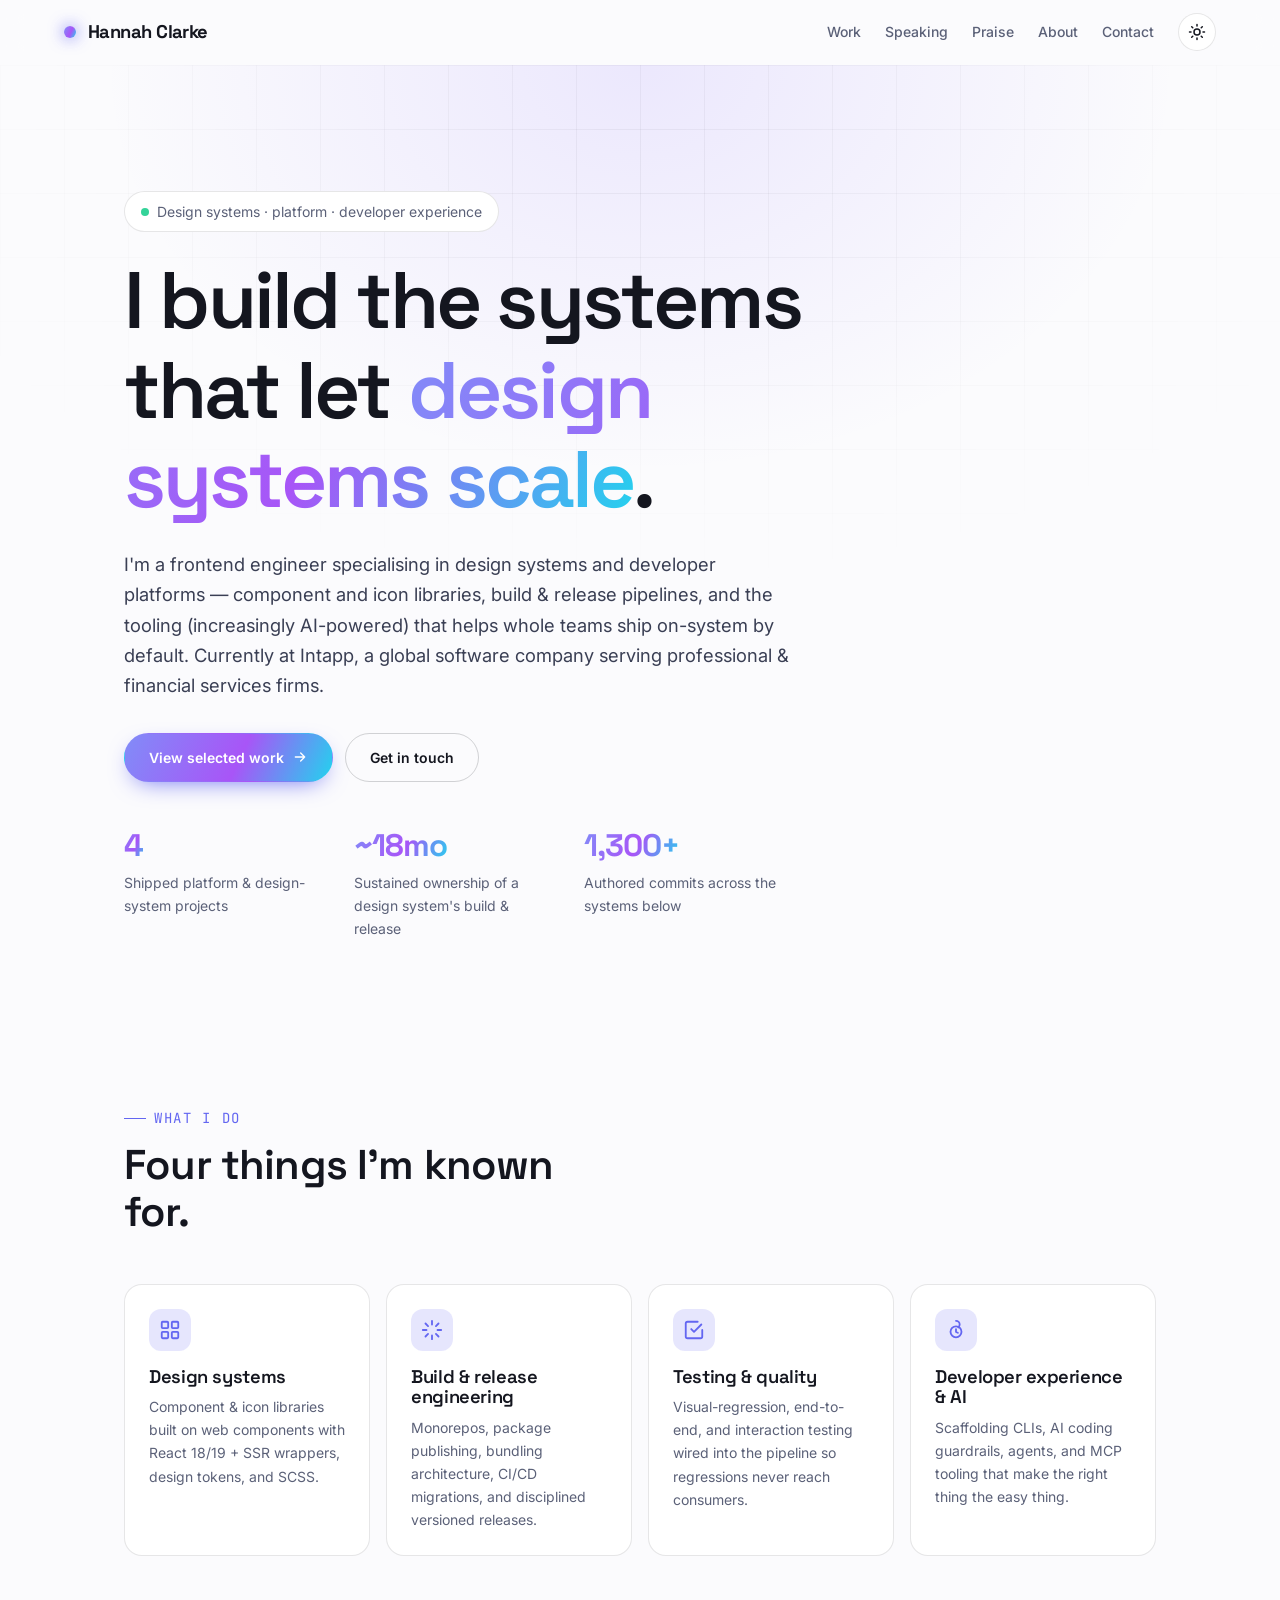
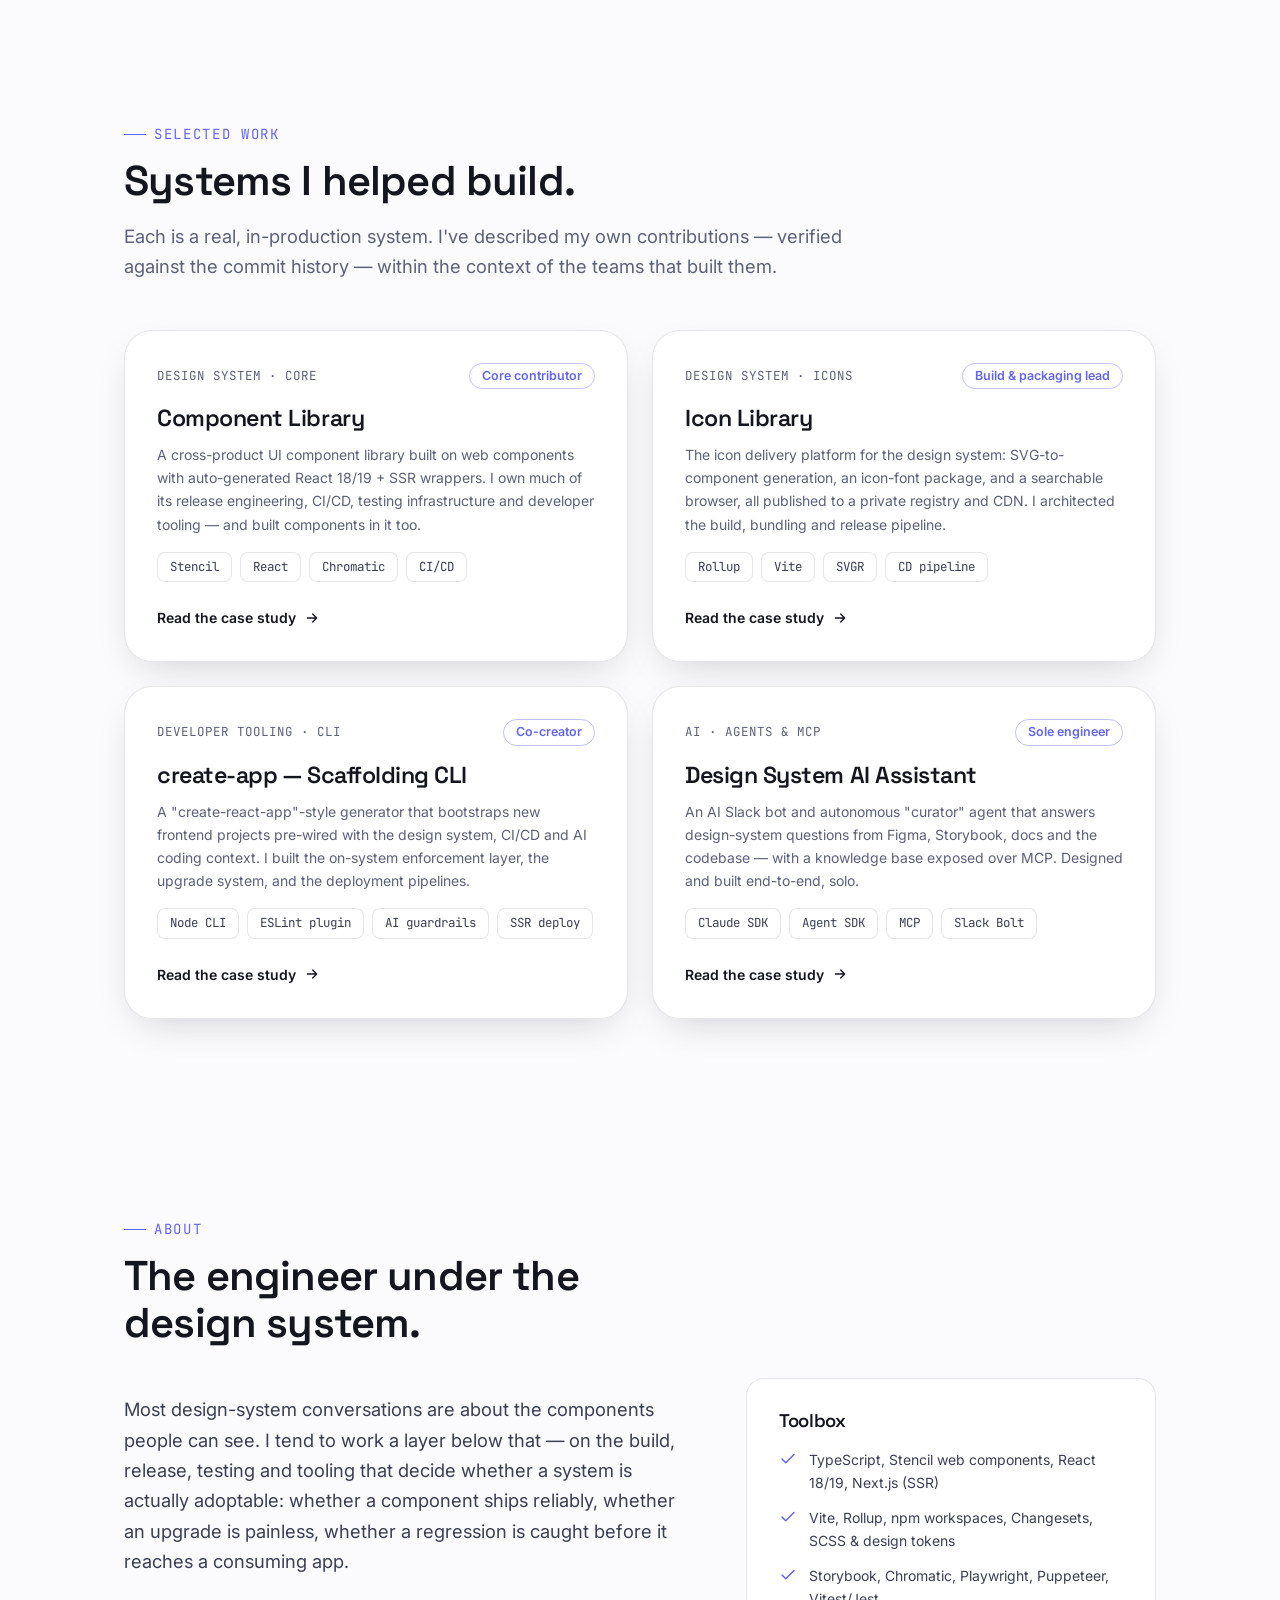
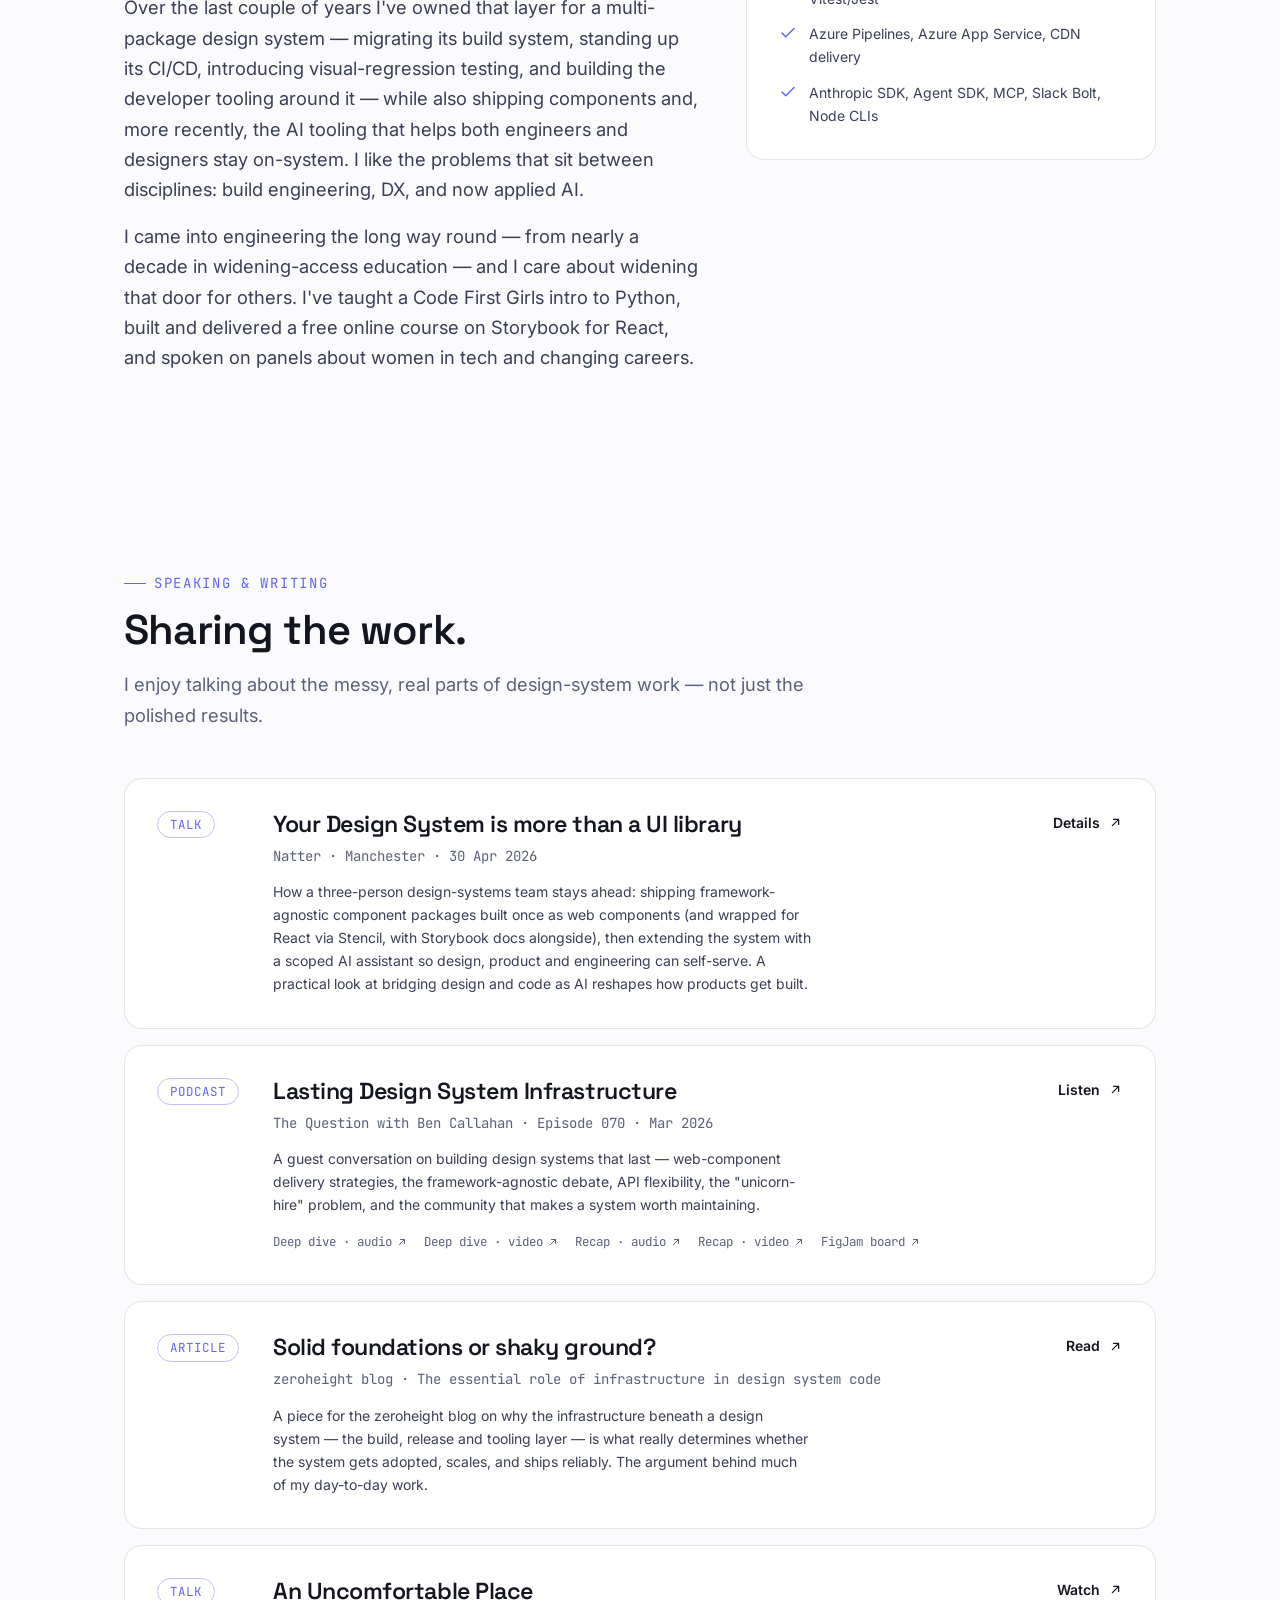
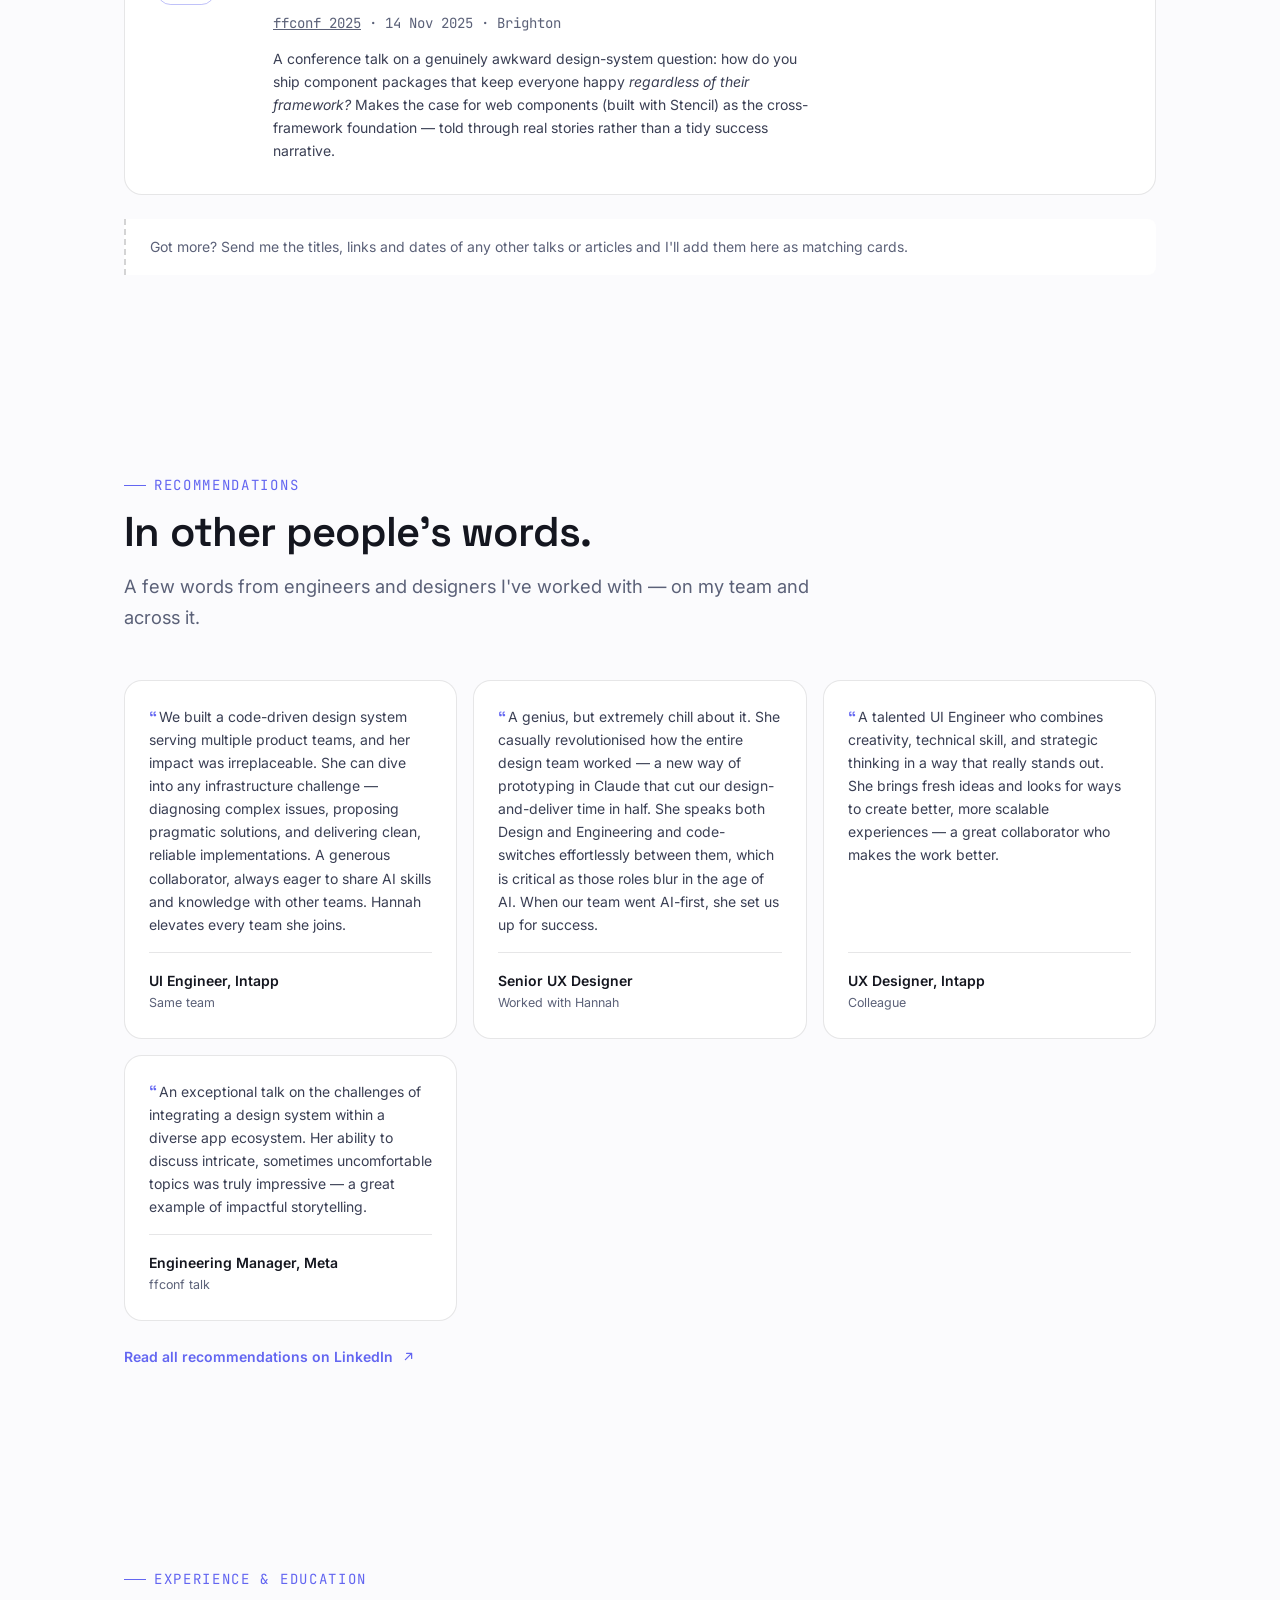
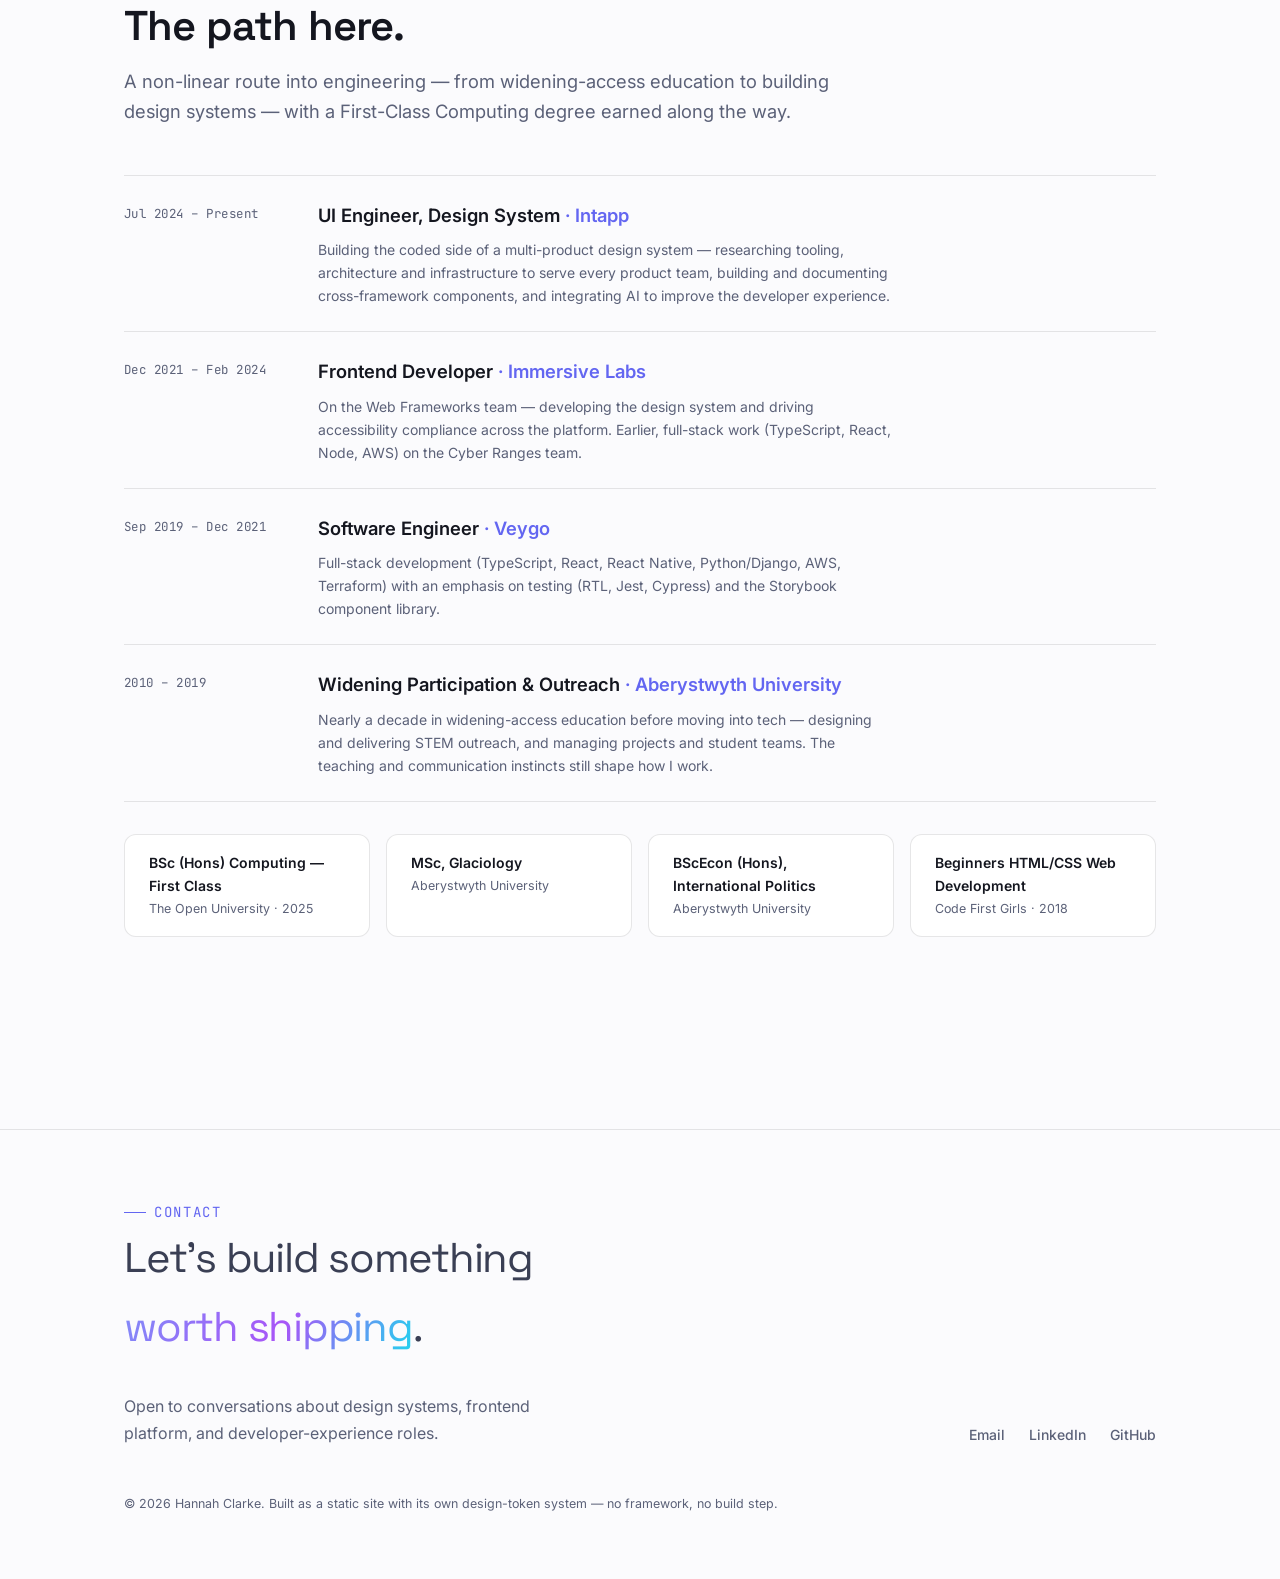
==== index.html @ 413a662a "feat: add personal portfolio site Static, framework-free portfolio (HTML/CSS/JS) with its own design" ====
<!DOCTYPE html>
<html lang="en" data-theme="dark">
<head>
  <meta charset="UTF-8" />
  <meta name="viewport" content="width=device-width, initial-scale=1.0" />
  <title>Hannah Clarke — Design Systems & Frontend Platform Engineer</title>
  <meta name="description" content="Hannah Clarke — design systems and frontend platform engineer. I build the component libraries, release pipelines, developer tooling, and AI that let design systems scale." />
  <meta name="color-scheme" content="dark light" />

  <meta property="og:title" content="Hannah Clarke — Design Systems & Frontend Platform Engineer" />
  <meta property="og:description" content="Component & icon libraries, build/release engineering, and AI-powered developer tooling." />
  <meta property="og:type" content="website" />

  <link rel="preconnect" href="https://fonts.googleapis.com" />
  <link rel="preconnect" href="https://fonts.gstatic.com" crossorigin />
  <link href="https://fonts.googleapis.com/css2?family=Inter:wght@400;500;600;700&family=Space+Grotesk:wght@500;600;700&family=JetBrains+Mono:wght@400;500&display=swap" rel="stylesheet" />

  <link rel="icon" href="data:image/svg+xml,%3Csvg xmlns='http://www.w3.org/2000/svg' viewBox='0 0 32 32'%3E%3Cdefs%3E%3ClinearGradient id='g' x1='0' y1='0' x2='1' y2='1'%3E%3Cstop offset='0' stop-color='%23818cf8'/%3E%3Cstop offset='1' stop-color='%2322d3ee'/%3E%3C/linearGradient%3E%3C/defs%3E%3Crect width='32' height='32' rx='8' fill='url(%23g)'/%3E%3Ctext x='16' y='22' font-family='sans-serif' font-size='16' font-weight='700' fill='%230a0b10' text-anchor='middle'%3EH%3C/text%3E%3C/svg%3E" />

  <link rel="stylesheet" href="css/tokens.css" />
  <link rel="stylesheet" href="css/base.css" />
  <link rel="stylesheet" href="css/components.css" />
</head>
<body>
  <a class="skip-link" href="#main">Skip to content</a>

  <!-- NAV -->
  <header class="nav">
    <div class="container container--wide nav__inner">
      <a class="nav__brand" href="index.html" aria-label="Hannah Clarke — home">
        <span class="dot" aria-hidden="true"></span> Hannah Clarke
      </a>
      <nav class="nav__links" aria-label="Primary">
        <a class="nav__link" href="#work">Work</a>
        <a class="nav__link" href="#speaking">Speaking</a>
        <a class="nav__link" href="#recommendations">Praise</a>
        <a class="nav__link" href="#about">About</a>
        <a class="nav__link" href="#contact">Contact</a>
        <button class="theme-toggle" data-theme-toggle type="button" aria-label="Toggle colour theme">
          <svg class="icon-moon" viewBox="0 0 24 24" fill="none" stroke="currentColor" stroke-width="2" stroke-linecap="round" stroke-linejoin="round" aria-hidden="true"><path d="M21 12.79A9 9 0 1 1 11.21 3 7 7 0 0 0 21 12.79z"/></svg>
          <svg class="icon-sun" viewBox="0 0 24 24" fill="none" stroke="currentColor" stroke-width="2" stroke-linecap="round" stroke-linejoin="round" aria-hidden="true"><circle cx="12" cy="12" r="4"/><path d="M12 2v2M12 20v2M4.93 4.93l1.41 1.41M17.66 17.66l1.41 1.41M2 12h2M20 12h2M6.34 17.66l-1.41 1.41M19.07 4.93l-1.41 1.41"/></svg>
        </button>
      </nav>
    </div>
  </header>

  <main id="main">
    <!-- HERO -->
    <section class="hero">
      <div class="hero__grid" aria-hidden="true"></div>
      <div class="container hero__inner">
        <span class="hero__avail reveal"><span class="pulse" aria-hidden="true"></span> Design systems · platform · developer experience</span>
        <h1 class="hero__title reveal" data-delay="1">I build the systems that let <span class="text-gradient">design systems scale</span>.</h1>
        <p class="hero__lead reveal" data-delay="2">
          I'm a frontend engineer specialising in design systems and developer platforms — component and icon libraries,
          build &amp; release pipelines, and the tooling (increasingly AI-powered) that helps whole teams ship on-system by default.
          Currently at Intapp, a global software company serving professional &amp; financial services firms.
        </p>
        <div class="hero__cta reveal" data-delay="2">
          <a class="btn btn--primary" href="#work">View selected work
            <svg viewBox="0 0 24 24" width="16" height="16" fill="none" stroke="currentColor" stroke-width="2" stroke-linecap="round" stroke-linejoin="round" aria-hidden="true"><path d="M5 12h14M13 6l6 6-6 6"/></svg>
          </a>
          <a class="btn btn--ghost" href="#contact">Get in touch</a>
        </div>

        <div class="hero__meta reveal" data-delay="3">
          <div class="stat">
            <span class="stat__num">4</span>
            <span class="stat__label">Shipped platform &amp; design-system projects</span>
          </div>
          <div class="stat">
            <span class="stat__num">~18mo</span>
            <span class="stat__label">Sustained ownership of a design system's build &amp; release</span>
          </div>
          <div class="stat">
            <span class="stat__num">1,300+</span>
            <span class="stat__label">Authored commits across the systems below</span>
          </div>
        </div>
      </div>
    </section>

    <!-- CAPABILITIES -->
    <section class="section section--tight" aria-labelledby="cap-title">
      <div class="container">
        <span class="eyebrow reveal">What I do</span>
        <h2 class="section-title reveal" id="cap-title" data-delay="1">Four things I'm known for.</h2>
        <div class="cap-grid">
          <article class="cap reveal" data-delay="1">
            <div class="cap__icon" aria-hidden="true"><svg viewBox="0 0 24 24" fill="none" stroke="currentColor" stroke-width="2" stroke-linecap="round" stroke-linejoin="round"><rect x="3" y="3" width="7" height="7" rx="1"/><rect x="14" y="3" width="7" height="7" rx="1"/><rect x="3" y="14" width="7" height="7" rx="1"/><rect x="14" y="14" width="7" height="7" rx="1"/></svg></div>
            <h3>Design systems</h3>
            <p>Component &amp; icon libraries built on web components with React 18/19 + SSR wrappers, design tokens, and SCSS.</p>
          </article>
          <article class="cap reveal" data-delay="2">
            <div class="cap__icon" aria-hidden="true"><svg viewBox="0 0 24 24" fill="none" stroke="currentColor" stroke-width="2" stroke-linecap="round" stroke-linejoin="round"><path d="M12 2v4M12 18v4M4.9 4.9l2.8 2.8M16.3 16.3l2.8 2.8M2 12h4M18 12h4M4.9 19.1l2.8-2.8M16.3 7.7l2.8-2.8"/></svg></div>
            <h3>Build &amp; release engineering</h3>
            <p>Monorepos, package publishing, bundling architecture, CI/CD migrations, and disciplined versioned releases.</p>
          </article>
          <article class="cap reveal" data-delay="3">
            <div class="cap__icon" aria-hidden="true"><svg viewBox="0 0 24 24" fill="none" stroke="currentColor" stroke-width="2" stroke-linecap="round" stroke-linejoin="round"><path d="M9 11l3 3 8-8"/><path d="M21 12v7a2 2 0 0 1-2 2H5a2 2 0 0 1-2-2V5a2 2 0 0 1 2-2h11"/></svg></div>
            <h3>Testing &amp; quality</h3>
            <p>Visual-regression, end-to-end, and interaction testing wired into the pipeline so regressions never reach consumers.</p>
          </article>
          <article class="cap reveal" data-delay="3">
            <div class="cap__icon" aria-hidden="true"><svg viewBox="0 0 24 24" fill="none" stroke="currentColor" stroke-width="2" stroke-linecap="round" stroke-linejoin="round"><path d="M12 2a4 4 0 0 1 4 4c0 1.5-.8 2.5-1.5 3.2"/><circle cx="12" cy="14" r="6"/><path d="M12 11v3l2 1"/></svg></div>
            <h3>Developer experience &amp; AI</h3>
            <p>Scaffolding CLIs, AI coding guardrails, agents, and MCP tooling that make the right thing the easy thing.</p>
          </article>
        </div>
      </div>
    </section>

    <!-- WORK -->
    <section class="section" id="work" aria-labelledby="work-title">
      <div class="container">
        <span class="eyebrow reveal">Selected work</span>
        <h2 class="section-title reveal" id="work-title" data-delay="1">Systems I helped build.</h2>
        <p class="section-lead reveal" data-delay="1">Each is a real, in-production system. I've described my own contributions — verified against the commit history — within the context of the teams that built them.</p>

        <div class="work-grid">
          <!-- Card 1 -->
          <a class="project-card reveal" data-delay="1" href="work/design-system.html">
            <div class="project-card__top">
              <span class="project-card__kind">Design system · core</span>
              <span class="project-card__role">Core contributor</span>
            </div>
            <h3>Component Library</h3>
            <p>A cross-product UI component library built on web components with auto-generated React 18/19 + SSR wrappers. I own much of its release engineering, CI/CD, testing infrastructure and developer tooling — and built components in it too.</p>
            <div class="tags" style="margin-top:var(--sp-4)">
              <span class="tag">Stencil</span><span class="tag">React</span><span class="tag">Chromatic</span><span class="tag">CI/CD</span>
            </div>
            <div class="project-card__foot">
              <span class="project-card__arrow">Read the case study
                <svg viewBox="0 0 24 24" fill="none" stroke="currentColor" stroke-width="2" stroke-linecap="round" stroke-linejoin="round" aria-hidden="true"><path d="M5 12h14M13 6l6 6-6 6"/></svg>
              </span>
            </div>
          </a>

          <!-- Card 2 -->
          <a class="project-card reveal" data-delay="2" href="work/icon-library.html">
            <div class="project-card__top">
              <span class="project-card__kind">Design system · icons</span>
              <span class="project-card__role">Build &amp; packaging lead</span>
            </div>
            <h3>Icon Library</h3>
            <p>The icon delivery platform for the design system: SVG-to-component generation, an icon-font package, and a searchable browser, all published to a private registry and CDN. I architected the build, bundling and release pipeline.</p>
            <div class="tags" style="margin-top:var(--sp-4)">
              <span class="tag">Rollup</span><span class="tag">Vite</span><span class="tag">SVGR</span><span class="tag">CD pipeline</span>
            </div>
            <div class="project-card__foot">
              <span class="project-card__arrow">Read the case study
                <svg viewBox="0 0 24 24" fill="none" stroke="currentColor" stroke-width="2" stroke-linecap="round" stroke-linejoin="round" aria-hidden="true"><path d="M5 12h14M13 6l6 6-6 6"/></svg>
              </span>
            </div>
          </a>

          <!-- Card 3 -->
          <a class="project-card reveal" data-delay="2" href="work/create-app-cli.html">
            <div class="project-card__top">
              <span class="project-card__kind">Developer tooling · CLI</span>
              <span class="project-card__role">Co-creator</span>
            </div>
            <h3>create-app — Scaffolding CLI</h3>
            <p>A "create-react-app"-style generator that bootstraps new frontend projects pre-wired with the design system, CI/CD and AI coding context. I built the on-system enforcement layer, the upgrade system, and the deployment pipelines.</p>
            <div class="tags" style="margin-top:var(--sp-4)">
              <span class="tag">Node CLI</span><span class="tag">ESLint plugin</span><span class="tag">AI guardrails</span><span class="tag">SSR deploy</span>
            </div>
            <div class="project-card__foot">
              <span class="project-card__arrow">Read the case study
                <svg viewBox="0 0 24 24" fill="none" stroke="currentColor" stroke-width="2" stroke-linecap="round" stroke-linejoin="round" aria-hidden="true"><path d="M5 12h14M13 6l6 6-6 6"/></svg>
              </span>
            </div>
          </a>

          <!-- Card 4 -->
          <a class="project-card reveal" data-delay="3" href="work/ds-assistant.html">
            <div class="project-card__top">
              <span class="project-card__kind">AI · agents &amp; MCP</span>
              <span class="project-card__role">Sole engineer</span>
            </div>
            <h3>Design System AI Assistant</h3>
            <p>An AI Slack bot and autonomous "curator" agent that answers design-system questions from Figma, Storybook, docs and the codebase — with a knowledge base exposed over MCP. Designed and built end-to-end, solo.</p>
            <div class="tags" style="margin-top:var(--sp-4)">
              <span class="tag">Claude SDK</span><span class="tag">Agent SDK</span><span class="tag">MCP</span><span class="tag">Slack Bolt</span>
            </div>
            <div class="project-card__foot">
              <span class="project-card__arrow">Read the case study
                <svg viewBox="0 0 24 24" fill="none" stroke="currentColor" stroke-width="2" stroke-linecap="round" stroke-linejoin="round" aria-hidden="true"><path d="M5 12h14M13 6l6 6-6 6"/></svg>
              </span>
            </div>
          </a>
        </div>
      </div>
    </section>

    <!-- ABOUT -->
    <section class="section about" id="about" aria-labelledby="about-title">
      <div class="container">
        <span class="eyebrow reveal">About</span>
        <h2 class="section-title reveal" id="about-title" data-delay="1">The engineer under the design system.</h2>
        <div class="about-grid" style="margin-top:var(--sp-6)">
          <div class="reveal" data-delay="1">
            <p>Most design-system conversations are about the components people can see. I tend to work a layer below that — on the build, release, testing and tooling that decide whether a system is actually adoptable: whether a component ships reliably, whether an upgrade is painless, whether a regression is caught before it reaches a consuming app.</p>
            <p>Over the last couple of years I've owned that layer for a multi-package design system — migrating its build system, standing up its CI/CD, introducing visual-regression testing, and building the developer tooling around it — while also shipping components and, more recently, the AI tooling that helps both engineers and designers stay on-system. I like the problems that sit between disciplines: build engineering, DX, and now applied AI.</p>
            <p>I came into engineering the long way round — from nearly a decade in widening-access education — and I care about widening that door for others. I've taught a Code First Girls intro to Python, built and delivered a free online course on Storybook for React, and spoken on panels about women in tech and changing careers.</p>
          </div>
          <aside class="about-card reveal" data-delay="2">
            <h3>Toolbox</h3>
            <ul class="about-list">
              <li><svg viewBox="0 0 24 24" fill="none" stroke="currentColor" stroke-width="2" stroke-linecap="round" stroke-linejoin="round"><path d="M20 6L9 17l-5-5"/></svg> TypeScript, Stencil web components, React 18/19, Next.js (SSR)</li>
              <li><svg viewBox="0 0 24 24" fill="none" stroke="currentColor" stroke-width="2" stroke-linecap="round" stroke-linejoin="round"><path d="M20 6L9 17l-5-5"/></svg> Vite, Rollup, npm workspaces, Changesets, SCSS &amp; design tokens</li>
              <li><svg viewBox="0 0 24 24" fill="none" stroke="currentColor" stroke-width="2" stroke-linecap="round" stroke-linejoin="round"><path d="M20 6L9 17l-5-5"/></svg> Storybook, Chromatic, Playwright, Puppeteer, Vitest/Jest</li>
              <li><svg viewBox="0 0 24 24" fill="none" stroke="currentColor" stroke-width="2" stroke-linecap="round" stroke-linejoin="round"><path d="M20 6L9 17l-5-5"/></svg> Azure Pipelines, Azure App Service, CDN delivery</li>
              <li><svg viewBox="0 0 24 24" fill="none" stroke="currentColor" stroke-width="2" stroke-linecap="round" stroke-linejoin="round"><path d="M20 6L9 17l-5-5"/></svg> Anthropic SDK, Agent SDK, MCP, Slack Bolt, Node CLIs</li>
            </ul>
          </aside>
        </div>
      </div>
    </section>

    <!-- SPEAKING & WRITING -->
    <section class="section" id="speaking" aria-labelledby="speaking-title">
      <div class="container">
        <span class="eyebrow reveal">Speaking &amp; writing</span>
        <h2 class="section-title reveal" id="speaking-title" data-delay="1">Sharing the work.</h2>
        <p class="section-lead reveal" data-delay="1">I enjoy talking about the messy, real parts of design-system work — not just the polished results.</p>

        <div class="speaking-list">
          <article class="talk reveal" data-delay="1">
            <span class="talk__type">Talk</span>
            <div>
              <h3 class="talk__title">Your Design System is more than a UI library</h3>
              <p class="talk__meta">Natter · Manchester · 30 Apr 2026</p>
              <p class="talk__desc">How a three-person design-systems team stays ahead: shipping framework-agnostic component packages built once as web components (and wrapped for React via Stencil, with Storybook docs alongside), then extending the system with a scoped AI assistant so design, product and engineering can self-serve. A practical look at bridging design and code as AI reshapes how products get built.</p>
            </div>
            <a class="talk__link" href="https://www.natter.community/events/april-meetup-30-04-2026" target="_blank" rel="noopener" aria-label="View the Natter event">
              Details
              <svg viewBox="0 0 24 24" fill="none" stroke="currentColor" stroke-width="2" stroke-linecap="round" stroke-linejoin="round" aria-hidden="true"><path d="M7 17L17 7M9 7h8v8"/></svg>
            </a>
          </article>

          <article class="talk reveal" data-delay="2">
            <span class="talk__type">Podcast</span>
            <div>
              <h3 class="talk__title">Lasting Design System Infrastructure</h3>
              <p class="talk__meta">The Question with Ben Callahan · Episode 070 · Mar 2026</p>
              <p class="talk__desc">A guest conversation on building design systems that last — web-component delivery strategies, the framework-agnostic debate, API flexibility, the "unicorn-hire" problem, and the community that makes a system worth maintaining.</p>
              <div class="talk__links">
                <a href="https://bit.ly/416e3sJ" target="_blank" rel="noopener">Deep dive · audio
                  <svg viewBox="0 0 24 24" fill="none" stroke="currentColor" stroke-width="2" stroke-linecap="round" stroke-linejoin="round" aria-hidden="true"><path d="M7 17L17 7M9 7h8v8"/></svg></a>
                <a href="https://bit.ly/3P93Rgy" target="_blank" rel="noopener">Deep dive · video
                  <svg viewBox="0 0 24 24" fill="none" stroke="currentColor" stroke-width="2" stroke-linecap="round" stroke-linejoin="round" aria-hidden="true"><path d="M7 17L17 7M9 7h8v8"/></svg></a>
                <a href="https://bit.ly/40yjgJH" target="_blank" rel="noopener">Recap · audio
                  <svg viewBox="0 0 24 24" fill="none" stroke="currentColor" stroke-width="2" stroke-linecap="round" stroke-linejoin="round" aria-hidden="true"><path d="M7 17L17 7M9 7h8v8"/></svg></a>
                <a href="https://bit.ly/3PED8sc" target="_blank" rel="noopener">Recap · video
                  <svg viewBox="0 0 24 24" fill="none" stroke="currentColor" stroke-width="2" stroke-linecap="round" stroke-linejoin="round" aria-hidden="true"><path d="M7 17L17 7M9 7h8v8"/></svg></a>
                <a href="https://bit.ly/4rxa9E8" target="_blank" rel="noopener">FigJam board
                  <svg viewBox="0 0 24 24" fill="none" stroke="currentColor" stroke-width="2" stroke-linecap="round" stroke-linejoin="round" aria-hidden="true"><path d="M7 17L17 7M9 7h8v8"/></svg></a>
              </div>
            </div>
            <a class="talk__link" href="https://bit.ly/416e3sJ" target="_blank" rel="noopener" aria-label="Listen to the deep-dive episode">
              Listen
              <svg viewBox="0 0 24 24" fill="none" stroke="currentColor" stroke-width="2" stroke-linecap="round" stroke-linejoin="round" aria-hidden="true"><path d="M7 17L17 7M9 7h8v8"/></svg>
            </a>
          </article>

          <article class="talk reveal" data-delay="3">
            <span class="talk__type">Article</span>
            <div>
              <h3 class="talk__title">Solid foundations or shaky ground?</h3>
              <p class="talk__meta">zeroheight blog · The essential role of infrastructure in design system code</p>
              <p class="talk__desc">A piece for the zeroheight blog on why the infrastructure beneath a design system — the build, release and tooling layer — is what really determines whether the system gets adopted, scales, and ships reliably. The argument behind much of my day-to-day work.</p>
            </div>
            <a class="talk__link" href="https://zeroheight.com/blog/the-essential-role-of-infrastructure-in-design-system-code/" target="_blank" rel="noopener" aria-label="Read the article on zeroheight">
              Read
              <svg viewBox="0 0 24 24" fill="none" stroke="currentColor" stroke-width="2" stroke-linecap="round" stroke-linejoin="round" aria-hidden="true"><path d="M7 17L17 7M9 7h8v8"/></svg>
            </a>
          </article>

          <article class="talk reveal" data-delay="3">
            <span class="talk__type">Talk</span>
            <div>
              <h3 class="talk__title">An Uncomfortable Place</h3>
              <p class="talk__meta"><a href="https://ffconf.org/articles/2025-meet-the-speaker-hannah/" target="_blank" rel="noopener" style="color:inherit;text-decoration:underline">ffconf 2025</a> · 14 Nov 2025 · Brighton</p>
              <p class="talk__desc">A conference talk on a genuinely awkward design-system question: how do you ship component packages that keep everyone happy <em>regardless of their framework?</em> Makes the case for web components (built with Stencil) as the cross-framework foundation — told through real stories rather than a tidy success narrative.</p>
            </div>
            <a class="talk__link" href="https://www.youtube.com/watch?v=rOHLNP-_Oi0" target="_blank" rel="noopener" aria-label="Watch the talk on YouTube">
              Watch
              <svg viewBox="0 0 24 24" fill="none" stroke="currentColor" stroke-width="2" stroke-linecap="round" stroke-linejoin="round" aria-hidden="true"><path d="M7 17L17 7M9 7h8v8"/></svg>
            </a>
          </article>
        </div>

        <p class="note-inline reveal" data-delay="2">
          Got more? Send me the titles, links and dates of any other talks or articles and I'll add them here as matching cards.
        </p>
      </div>
    </section>

    <!-- RECOMMENDATIONS -->
    <section class="section" id="recommendations" aria-labelledby="rec-title">
      <div class="container">
        <span class="eyebrow reveal">Recommendations</span>
        <h2 class="section-title reveal" id="rec-title" data-delay="1">In other people's words.</h2>
        <p class="section-lead reveal" data-delay="1">A few words from engineers and designers I've worked with — on my team and across it.</p>

        <div class="testimonials">
          <div class="quotes-grid" style="margin-top:var(--sp-7)">
            <figure class="quote-card reveal" data-delay="1">
              <blockquote>We built a code-driven design system serving multiple product teams, and her impact was irreplaceable. She can dive into any infrastructure challenge — diagnosing complex issues, proposing pragmatic solutions, and delivering clean, reliable implementations. A generous collaborator, always eager to share AI skills and knowledge with other teams. Hannah elevates every team she joins.</blockquote>
              <figcaption class="quote-card__author">
                <span class="quote-card__who">
                  <span class="quote-card__name">UI Engineer, Intapp</span>
                  <span class="quote-card__title">Same team</span>
                </span>
              </figcaption>
            </figure>
            <figure class="quote-card reveal" data-delay="2">
              <blockquote>A genius, but extremely chill about it. She casually revolutionised how the entire design team worked — a new way of prototyping in Claude that cut our design-and-deliver time in half. She speaks both Design and Engineering and code-switches effortlessly between them, which is critical as those roles blur in the age of AI. When our team went AI-first, she set us up for success.</blockquote>
              <figcaption class="quote-card__author">
                <span class="quote-card__who">
                  <span class="quote-card__name">Senior UX Designer</span>
                  <span class="quote-card__title">Worked with Hannah</span>
                </span>
              </figcaption>
            </figure>
            <figure class="quote-card reveal" data-delay="1">
              <blockquote>A talented UI Engineer who combines creativity, technical skill, and strategic thinking in a way that really stands out. She brings fresh ideas and looks for ways to create better, more scalable experiences — a great collaborator who makes the work better.</blockquote>
              <figcaption class="quote-card__author">
                <span class="quote-card__who">
                  <span class="quote-card__name">UX Designer, Intapp</span>
                  <span class="quote-card__title">Colleague</span>
                </span>
              </figcaption>
            </figure>
            <figure class="quote-card reveal" data-delay="2">
              <blockquote>An exceptional talk on the challenges of integrating a design system within a diverse app ecosystem. Her ability to discuss intricate, sometimes uncomfortable topics was truly impressive — a great example of impactful storytelling.</blockquote>
              <figcaption class="quote-card__author">
                <span class="quote-card__who">
                  <span class="quote-card__name">Engineering Manager, Meta</span>
                  <span class="quote-card__title">ffconf talk</span>
                </span>
              </figcaption>
            </figure>
          </div>
          <a class="testimonials__link reveal" href="https://www.linkedin.com/in/hannah-clarke/details/recommendations/?detailScreenTabIndex=0" target="_blank" rel="noopener">
            Read all recommendations on LinkedIn
            <svg viewBox="0 0 24 24" fill="none" stroke="currentColor" stroke-width="2" stroke-linecap="round" stroke-linejoin="round" aria-hidden="true"><path d="M7 17L17 7M9 7h8v8"/></svg>
          </a>
        </div>
      </div>
    </section>

    <!-- EXPERIENCE -->
    <section class="section" id="experience" aria-labelledby="exp-title">
      <div class="container">
        <span class="eyebrow reveal">Experience &amp; education</span>
        <h2 class="section-title reveal" id="exp-title" data-delay="1">The path here.</h2>
        <p class="section-lead reveal" data-delay="1">A non-linear route into engineering — from widening-access education to building design systems — with a First-Class Computing degree earned along the way.</p>

        <div class="cv reveal" data-delay="1">
          <div class="cv-item">
            <div class="cv-item__when">Jul 2024 – Present</div>
            <div>
              <div class="cv-item__role">UI Engineer, Design System <span class="cv-item__co">· Intapp</span></div>
              <p class="cv-item__desc">Building the coded side of a multi-product design system — researching tooling, architecture and infrastructure to serve every product team, building and documenting cross-framework components, and integrating AI to improve the developer experience.</p>
            </div>
          </div>
          <div class="cv-item">
            <div class="cv-item__when">Dec 2021 – Feb 2024</div>
            <div>
              <div class="cv-item__role">Frontend Developer <span class="cv-item__co">· Immersive Labs</span></div>
              <p class="cv-item__desc">On the Web Frameworks team — developing the design system and driving accessibility compliance across the platform. Earlier, full-stack work (TypeScript, React, Node, AWS) on the Cyber Ranges team.</p>
            </div>
          </div>
          <div class="cv-item">
            <div class="cv-item__when">Sep 2019 – Dec 2021</div>
            <div>
              <div class="cv-item__role">Software Engineer <span class="cv-item__co">· Veygo</span></div>
              <p class="cv-item__desc">Full-stack development (TypeScript, React, React Native, Python/Django, AWS, Terraform) with an emphasis on testing (RTL, Jest, Cypress) and the Storybook component library.</p>
            </div>
          </div>
          <div class="cv-item">
            <div class="cv-item__when">2010 – 2019</div>
            <div>
              <div class="cv-item__role">Widening Participation &amp; Outreach <span class="cv-item__co">· Aberystwyth University</span></div>
              <p class="cv-item__desc">Nearly a decade in widening-access education before moving into tech — designing and delivering STEM outreach, and managing projects and student teams. The teaching and communication instincts still shape how I work.</p>
            </div>
          </div>
        </div>

        <div class="edu reveal" data-delay="2">
          <div class="edu-item">
            <div class="edu-item__deg">BSc (Hons) Computing — First Class</div>
            <div class="edu-item__inst">The Open University · 2025</div>
          </div>
          <div class="edu-item">
            <div class="edu-item__deg">MSc, Glaciology</div>
            <div class="edu-item__inst">Aberystwyth University</div>
          </div>
          <div class="edu-item">
            <div class="edu-item__deg">BScEcon (Hons), International Politics</div>
            <div class="edu-item__inst">Aberystwyth University</div>
          </div>
          <div class="edu-item">
            <div class="edu-item__deg">Beginners HTML/CSS Web Development</div>
            <div class="edu-item__inst">Code First Girls · 2018</div>
          </div>
        </div>
      </div>
    </section>
  </main>

  <!-- FOOTER / CONTACT -->
  <footer class="footer" id="contact">
    <div class="container">
      <span class="eyebrow reveal">Contact</span>
      <p class="footer__cta reveal" data-delay="1">Let's build something <span class="text-gradient">worth shipping</span>.</p>
      <div class="footer__row reveal" data-delay="1">
        <p style="max-width:46ch;color:var(--text-muted)">Open to conversations about design systems, frontend platform, and developer-experience roles.</p>
        <div class="footer__links">
          <a href="mailto:hc.hannahclarke@gmail.com">Email</a>
          <a href="https://www.linkedin.com/in/hannah-clarke" target="_blank" rel="noopener">LinkedIn</a>
          <a href="https://github.com/hannahmclarke" target="_blank" rel="noopener">GitHub</a>
        </div>
      </div>
      <p class="footer__fine">© <span data-year>2026</span> Hannah Clarke. Built as a static site with its own design-token system — no framework, no build step.</p>
    </div>
  </footer>

  <script src="js/main.js"></script>
</body>
</html>
---- css/tokens.css ----
/* ============================================================
   Design Tokens
   The visual language of this site, expressed as CSS custom
   properties — the same token-driven approach I use when
   building design systems. Theming (light/dark) is a simple
   matter of re-pointing semantic tokens at different palettes.
   ============================================================ */

:root {
  /* --- Palette (raw values) --- */
  --c-indigo-300: #a5b4fc;
  --c-indigo-400: #818cf8;
  --c-indigo-500: #6366f1;
  --c-violet-400: #a855f7;
  --c-violet-500: #8b5cf6;
  --c-cyan-400:   #22d3ee;
  --c-amber-400:  #fbbf24;

  --c-ink-950: #0a0b10;
  --c-ink-900: #0f1117;
  --c-ink-850: #14161f;
  --c-ink-800: #1a1d28;
  --c-ink-700: #242838;
  --c-ink-600: #343a4f;
  --c-slate-400: #9aa1b9;
  --c-slate-300: #b9c0d4;
  --c-paper-50: #fbfbfd;
  --c-paper-100: #f3f4f8;
  --c-paper-200: #e8eaf1;
  --c-paper-300: #d7dae6;
  --c-white: #ffffff;

  /* --- Type scale (1.250 major-third) --- */
  --font-display: "Space Grotesk", "Inter", system-ui, sans-serif;
  --font-body: "Inter", system-ui, -apple-system, "Segoe UI", Roboto, sans-serif;
  --font-mono: "JetBrains Mono", ui-monospace, "SF Mono", Menlo, monospace;

  --fs-xs:   0.78rem;
  --fs-sm:   0.875rem;
  --fs-base: 1rem;
  --fs-md:   1.15rem;
  --fs-lg:   1.45rem;
  --fs-xl:   1.95rem;
  --fs-2xl:  2.6rem;
  --fs-3xl:  3.4rem;
  --fs-4xl:  clamp(2.8rem, 7vw, 5rem);

  --lh-tight: 1.12;
  --lh-snug: 1.3;
  --lh-base: 1.65;

  --fw-regular: 400;
  --fw-medium: 500;
  --fw-semibold: 600;
  --fw-bold: 700;

  /* --- Spacing scale (4px base) --- */
  --sp-1: 0.25rem;
  --sp-2: 0.5rem;
  --sp-3: 0.75rem;
  --sp-4: 1rem;
  --sp-5: 1.5rem;
  --sp-6: 2rem;
  --sp-7: 3rem;
  --sp-8: 4rem;
  --sp-9: 6rem;
  --sp-10: 8rem;

  /* --- Radius --- */
  --r-sm: 8px;
  --r-md: 12px;
  --r-lg: 18px;
  --r-xl: 28px;
  --r-full: 999px;

  /* --- Layout --- */
  --container: 1080px;
  --container-wide: 1200px;

  /* --- Motion --- */
  --ease: cubic-bezier(0.22, 1, 0.36, 1);
  --dur-fast: 160ms;
  --dur: 320ms;
  --dur-slow: 600ms;

  /* --- Brand gradient --- */
  --grad-brand: linear-gradient(115deg, var(--c-indigo-400), var(--c-violet-400) 55%, var(--c-cyan-400));
}

/* ===================== DARK THEME (default) ===================== */
:root,
[data-theme="dark"] {
  color-scheme: dark;

  --bg:        var(--c-ink-950);
  --bg-elev-1: var(--c-ink-900);
  --bg-elev-2: var(--c-ink-850);
  --surface:   var(--c-ink-800);
  --surface-hover: var(--c-ink-700);
  --border:    rgba(255, 255, 255, 0.08);
  --border-strong: rgba(255, 255, 255, 0.16);

  --text:      #eceef6;
  --text-muted: var(--c-slate-400);
  --text-soft: var(--c-slate-300);

  --accent:    var(--c-indigo-400);
  --accent-2:  var(--c-cyan-400);
  --on-accent: #0a0b10;

  --glow: radial-gradient(60% 60% at 50% 0%, rgba(124, 92, 255, 0.22), transparent 70%);
  --shadow-1: 0 1px 2px rgba(0,0,0,0.4);
  --shadow-2: 0 8px 30px rgba(0,0,0,0.45);
  --shadow-card: 0 1px 0 rgba(255,255,255,0.04) inset, 0 12px 40px -12px rgba(0,0,0,0.7);
}

/* ===================== LIGHT THEME ===================== */
[data-theme="light"] {
  color-scheme: light;

  --bg:        var(--c-paper-50);
  --bg-elev-1: var(--c-white);
  --bg-elev-2: var(--c-paper-100);
  --surface:   var(--c-white);
  --surface-hover: var(--c-paper-100);
  --border:    rgba(15, 17, 23, 0.10);
  --border-strong: rgba(15, 17, 23, 0.18);

  --text:      #14161f;
  --text-muted: #5b6178;
  --text-soft: #3a3f54;

  --accent:    var(--c-indigo-500);
  --accent-2:  #0891b2;
  --on-accent: #ffffff;

  --glow: radial-gradient(60% 60% at 50% 0%, rgba(124, 92, 255, 0.12), transparent 70%);
  --shadow-1: 0 1px 2px rgba(16,18,31,0.06);
  --shadow-2: 0 8px 30px rgba(16,18,31,0.12);
  --shadow-card: 0 1px 0 rgba(255,255,255,0.6) inset, 0 14px 40px -16px rgba(16,18,31,0.22);
}
---- css/base.css ----
/* ============================================================
   Base — reset, typography primitives, layout helpers
   ============================================================ */

*,
*::before,
*::after { box-sizing: border-box; }

* { margin: 0; }

html {
  scroll-behavior: smooth;
  -webkit-font-smoothing: antialiased;
  text-rendering: optimizeLegibility;
}

@media (prefers-reduced-motion: reduce) {
  html { scroll-behavior: auto; }
  *, *::before, *::after {
    animation-duration: 0.001ms !important;
    animation-iteration-count: 1 !important;
    transition-duration: 0.001ms !important;
  }
}

body {
  font-family: var(--font-body);
  font-size: var(--fs-base);
  line-height: var(--lh-base);
  color: var(--text);
  background: var(--bg);
  min-height: 100vh;
  transition: background var(--dur) var(--ease), color var(--dur) var(--ease);
  overflow-x: hidden;
}

img, svg, video { display: block; max-width: 100%; }

a { color: inherit; text-decoration: none; }

ul { list-style: none; padding: 0; }

h1, h2, h3, h4 {
  font-family: var(--font-display);
  line-height: var(--lh-tight);
  font-weight: var(--fw-semibold);
  letter-spacing: -0.02em;
}

p { color: var(--text-soft); }

code, .mono { font-family: var(--font-mono); font-size: 0.92em; }

::selection { background: var(--accent); color: var(--on-accent); }

:focus-visible {
  outline: 2px solid var(--accent);
  outline-offset: 3px;
  border-radius: 4px;
}

/* --- Layout helpers --- */
.container {
  width: 100%;
  max-width: var(--container);
  margin-inline: auto;
  padding-inline: var(--sp-5);
}
.container--wide { max-width: var(--container-wide); }

.section { padding-block: var(--sp-9); position: relative; }
.section--tight { padding-block: var(--sp-8); }

.eyebrow {
  font-family: var(--font-mono);
  font-size: var(--fs-sm);
  letter-spacing: 0.12em;
  text-transform: uppercase;
  color: var(--accent);
  display: inline-flex;
  align-items: center;
  gap: var(--sp-2);
}
.eyebrow::before {
  content: "";
  width: 22px; height: 1px;
  background: var(--accent);
  display: inline-block;
}

.section-title {
  font-size: var(--fs-2xl);
  margin-top: var(--sp-3);
  max-width: 18ch;
}
.section-lead {
  margin-top: var(--sp-4);
  font-size: var(--fs-md);
  color: var(--text-muted);
  max-width: 60ch;
}

.text-gradient {
  background: var(--grad-brand);
  -webkit-background-clip: text;
  background-clip: text;
  color: transparent;
}

.sr-only {
  position: absolute; width: 1px; height: 1px;
  padding: 0; margin: -1px; overflow: hidden;
  clip: rect(0,0,0,0); white-space: nowrap; border: 0;
}

.skip-link {
  position: absolute; left: var(--sp-4); top: -60px;
  background: var(--accent); color: var(--on-accent);
  padding: var(--sp-2) var(--sp-4); border-radius: var(--r-sm);
  z-index: 200; transition: top var(--dur-fast) var(--ease);
}
.skip-link:focus { top: var(--sp-4); }

/* --- Scroll-reveal --- */
.reveal {
  opacity: 0;
  transform: translateY(22px);
  transition: opacity var(--dur-slow) var(--ease), transform var(--dur-slow) var(--ease);
}
.reveal.is-visible { opacity: 1; transform: none; }
.reveal[data-delay="1"] { transition-delay: 80ms; }
.reveal[data-delay="2"] { transition-delay: 160ms; }
.reveal[data-delay="3"] { transition-delay: 240ms; }
@media (prefers-reduced-motion: reduce) {
  .reveal { opacity: 1; transform: none; }
}
---- css/components.css ----
/* ============================================================
   Components — the reusable UI pieces of the site
   ============================================================ */

/* ---------- Nav ---------- */
.nav {
  position: sticky;
  top: 0;
  z-index: 100;
  background: color-mix(in srgb, var(--bg) 72%, transparent);
  backdrop-filter: saturate(160%) blur(14px);
  -webkit-backdrop-filter: saturate(160%) blur(14px);
  border-bottom: 1px solid transparent;
  transition: border-color var(--dur) var(--ease), background var(--dur) var(--ease);
}
.nav.is-scrolled { border-bottom-color: var(--border); }
.nav__inner {
  display: flex;
  align-items: center;
  justify-content: space-between;
  height: 64px;
}
.nav__brand {
  font-family: var(--font-display);
  font-weight: var(--fw-bold);
  letter-spacing: -0.03em;
  font-size: var(--fs-md);
  display: inline-flex;
  align-items: center;
  gap: var(--sp-3);
}
.nav__brand .dot {
  width: 12px; height: 12px; border-radius: var(--r-full);
  background: var(--grad-brand);
  box-shadow: 0 0 16px var(--accent);
}
.nav__links {
  display: flex;
  align-items: center;
  gap: var(--sp-5);
}
.nav__link {
  font-size: var(--fs-sm);
  color: var(--text-muted);
  font-weight: var(--fw-medium);
  transition: color var(--dur-fast) var(--ease);
}
.nav__link:hover { color: var(--text); }
@media (max-width: 680px) {
  .nav__links .nav__link:not(.btn) { display: none; }
}

/* ---------- Buttons ---------- */
.btn {
  display: inline-flex;
  align-items: center;
  gap: var(--sp-2);
  font-family: var(--font-body);
  font-size: var(--fs-sm);
  font-weight: var(--fw-semibold);
  padding: var(--sp-3) var(--sp-5);
  border-radius: var(--r-full);
  border: 1px solid transparent;
  cursor: pointer;
  transition: transform var(--dur-fast) var(--ease), background var(--dur-fast) var(--ease),
              border-color var(--dur-fast) var(--ease), box-shadow var(--dur-fast) var(--ease);
  white-space: nowrap;
}
.btn:active { transform: translateY(1px); }
.btn--primary {
  background: var(--grad-brand);
  color: var(--on-accent);
  box-shadow: 0 8px 24px -10px var(--accent);
}
.btn--primary:hover { box-shadow: 0 12px 30px -8px var(--accent); transform: translateY(-2px); }
.btn--ghost {
  background: transparent;
  color: var(--text);
  border-color: var(--border-strong);
}
.btn--ghost:hover { background: var(--surface); border-color: var(--accent); }

/* ---------- Theme toggle ---------- */
.theme-toggle {
  width: 38px; height: 38px;
  display: grid; place-items: center;
  border-radius: var(--r-full);
  border: 1px solid var(--border);
  background: var(--surface);
  color: var(--text);
  cursor: pointer;
  transition: border-color var(--dur-fast) var(--ease), background var(--dur-fast) var(--ease);
}
.theme-toggle:hover { border-color: var(--accent); }
.theme-toggle svg { width: 18px; height: 18px; }
.theme-toggle .icon-sun { display: none; }
[data-theme="light"] .theme-toggle .icon-sun { display: block; }
[data-theme="light"] .theme-toggle .icon-moon { display: none; }

/* ---------- Hero ---------- */
.hero {
  position: relative;
  padding-block: clamp(var(--sp-8), 14vh, var(--sp-10)) var(--sp-9);
  overflow: hidden;
}
.hero::before {
  content: "";
  position: absolute; inset: 0;
  background: var(--glow);
  pointer-events: none;
}
.hero__grid {
  position: absolute; inset: 0;
  background-image:
    linear-gradient(var(--border) 1px, transparent 1px),
    linear-gradient(90deg, var(--border) 1px, transparent 1px);
  background-size: 64px 64px;
  -webkit-mask-image: radial-gradient(80% 60% at 50% 10%, #000, transparent 75%);
  mask-image: radial-gradient(80% 60% at 50% 10%, #000, transparent 75%);
  opacity: 0.5;
  pointer-events: none;
}
.hero__inner { position: relative; z-index: 1; }
.hero__avail {
  display: inline-flex; align-items: center; gap: var(--sp-2);
  font-size: var(--fs-sm); color: var(--text-muted);
  border: 1px solid var(--border);
  background: var(--surface);
  padding: var(--sp-2) var(--sp-4);
  border-radius: var(--r-full);
  margin-bottom: var(--sp-5);
}
.hero__avail .pulse {
  width: 8px; height: 8px; border-radius: var(--r-full);
  background: #34d399; box-shadow: 0 0 0 0 rgba(52,211,153,0.6);
  animation: pulse 2.4s infinite var(--ease);
}
@keyframes pulse {
  0% { box-shadow: 0 0 0 0 rgba(52,211,153,0.5); }
  70% { box-shadow: 0 0 0 8px rgba(52,211,153,0); }
  100% { box-shadow: 0 0 0 0 rgba(52,211,153,0); }
}
.hero__title {
  font-size: var(--fs-4xl);
  letter-spacing: -0.035em;
  max-width: 16ch;
}
.hero__lead {
  margin-top: var(--sp-5);
  font-size: var(--fs-md);
  color: var(--text-soft);
  max-width: 56ch;
}
.hero__cta { margin-top: var(--sp-6); display: flex; gap: var(--sp-3); flex-wrap: wrap; }
.hero__meta {
  margin-top: var(--sp-7);
  display: flex; flex-wrap: wrap; gap: var(--sp-6);
}
.hero__meta .stat__num { font-size: var(--fs-xl); }

/* ---------- Stats ---------- */
.stat__num {
  font-family: var(--font-display);
  font-size: var(--fs-2xl);
  font-weight: var(--fw-bold);
  letter-spacing: -0.03em;
  line-height: 1;
  background: var(--grad-brand);
  -webkit-background-clip: text; background-clip: text; color: transparent;
}
.stat__label {
  display: block;
  margin-top: var(--sp-2);
  font-size: var(--fs-sm);
  color: var(--text-muted);
  max-width: 22ch;
}

/* ---------- Capability cards ---------- */
.cap-grid {
  display: grid;
  grid-template-columns: repeat(auto-fit, minmax(220px, 1fr));
  gap: var(--sp-4);
  margin-top: var(--sp-7);
}
.cap {
  padding: var(--sp-5);
  border-radius: var(--r-lg);
  border: 1px solid var(--border);
  background: var(--bg-elev-1);
  transition: border-color var(--dur) var(--ease), transform var(--dur) var(--ease);
}
.cap:hover { border-color: var(--border-strong); transform: translateY(-3px); }
.cap__icon {
  width: 42px; height: 42px; border-radius: var(--r-md);
  display: grid; place-items: center;
  background: color-mix(in srgb, var(--accent) 16%, transparent);
  color: var(--accent);
  margin-bottom: var(--sp-4);
}
.cap__icon svg { width: 22px; height: 22px; }
.cap h3 { font-size: var(--fs-md); }
.cap p { margin-top: var(--sp-2); font-size: var(--fs-sm); color: var(--text-muted); }

/* ---------- Project cards ---------- */
.work-grid {
  display: grid;
  grid-template-columns: repeat(2, 1fr);
  gap: var(--sp-5);
  margin-top: var(--sp-7);
}
@media (max-width: 760px) { .work-grid { grid-template-columns: 1fr; } }

.project-card {
  position: relative;
  display: flex;
  flex-direction: column;
  padding: var(--sp-6);
  border-radius: var(--r-xl);
  border: 1px solid var(--border);
  background: var(--bg-elev-1);
  box-shadow: var(--shadow-card);
  overflow: hidden;
  transition: transform var(--dur) var(--ease), border-color var(--dur) var(--ease);
}
.project-card::after {
  content: "";
  position: absolute; inset: 0;
  background: radial-gradient(120% 80% at 100% 0%, color-mix(in srgb, var(--accent) 14%, transparent), transparent 60%);
  opacity: 0; transition: opacity var(--dur) var(--ease);
  pointer-events: none;
}
.project-card:hover { transform: translateY(-5px); border-color: var(--border-strong); }
.project-card:hover::after { opacity: 1; }
.project-card__top {
  display: flex; align-items: center; justify-content: space-between;
  margin-bottom: var(--sp-4);
}
.project-card__kind {
  font-family: var(--font-mono);
  font-size: var(--fs-xs);
  letter-spacing: 0.08em;
  text-transform: uppercase;
  color: var(--text-muted);
}
.project-card__role {
  font-size: var(--fs-xs);
  font-weight: var(--fw-semibold);
  color: var(--accent);
  border: 1px solid color-mix(in srgb, var(--accent) 40%, transparent);
  padding: 2px var(--sp-3);
  border-radius: var(--r-full);
}
.project-card h3 { font-size: var(--fs-lg); position: relative; z-index: 1; }
.project-card p { margin-top: var(--sp-3); font-size: var(--fs-sm); color: var(--text-muted); position: relative; z-index: 1; flex-grow: 1; }
.project-card__foot {
  display: flex; align-items: center; justify-content: space-between;
  margin-top: var(--sp-5); position: relative; z-index: 1;
}
.project-card__arrow {
  display: inline-flex; align-items: center; gap: var(--sp-2);
  font-size: var(--fs-sm); font-weight: var(--fw-semibold); color: var(--text);
  transition: gap var(--dur-fast) var(--ease);
}
.project-card:hover .project-card__arrow { gap: var(--sp-3); }
.project-card:hover .project-card__arrow svg { transform: translateX(3px); }
.project-card__arrow svg { width: 16px; height: 16px; transition: transform var(--dur-fast) var(--ease); }

/* ---------- Tags ---------- */
.tags { display: flex; flex-wrap: wrap; gap: var(--sp-2); }
.tag {
  font-family: var(--font-mono);
  font-size: var(--fs-xs);
  color: var(--text-soft);
  background: var(--surface);
  border: 1px solid var(--border);
  padding: 4px var(--sp-3);
  border-radius: var(--r-sm);
}

/* ---------- Project detail page ---------- */
.proj-hero { padding-block: var(--sp-8) var(--sp-7); position: relative; overflow: hidden; }
.proj-hero::before { content:""; position:absolute; inset:0; background: var(--glow); pointer-events:none; }
.back-link {
  display: inline-flex; align-items: center; gap: var(--sp-2);
  font-size: var(--fs-sm); color: var(--text-muted); font-weight: var(--fw-medium);
  margin-bottom: var(--sp-5);
}
.back-link:hover { color: var(--text); }
.back-link svg { width: 15px; height: 15px; }
.proj-hero__kind { font-family: var(--font-mono); font-size: var(--fs-sm); color: var(--accent); letter-spacing: 0.06em; }
.proj-hero h1 { font-size: var(--fs-3xl); margin-top: var(--sp-3); max-width: 20ch; }
.proj-hero__lead { margin-top: var(--sp-4); font-size: var(--fs-md); color: var(--text-soft); max-width: 62ch; }
.proj-facts {
  display: flex; flex-wrap: wrap; gap: var(--sp-6);
  margin-top: var(--sp-6); padding-top: var(--sp-6);
  border-top: 1px solid var(--border);
}
.proj-fact .k { font-size: var(--fs-xs); text-transform: uppercase; letter-spacing: 0.1em; color: var(--text-muted); font-family: var(--font-mono); }
.proj-fact .v { font-size: var(--fs-md); font-weight: var(--fw-semibold); margin-top: var(--sp-1); }

.prose { max-width: 70ch; }
.prose h2 { font-size: var(--fs-xl); margin-top: var(--sp-7); }
.prose h3 { font-size: var(--fs-md); margin-top: var(--sp-6); color: var(--text); }
.prose p { margin-top: var(--sp-4); }
.prose p + p { margin-top: var(--sp-4); }

.contrib-list { margin-top: var(--sp-5); display: grid; gap: var(--sp-4); }
.contrib {
  display: grid; grid-template-columns: 26px 1fr; gap: var(--sp-4);
  align-items: start;
  padding: var(--sp-5);
  border: 1px solid var(--border);
  border-radius: var(--r-lg);
  background: var(--bg-elev-1);
}
.contrib__mark {
  width: 26px; height: 26px; border-radius: var(--r-sm);
  background: color-mix(in srgb, var(--accent) 16%, transparent);
  color: var(--accent);
  display: grid; place-items: center;
}
.contrib__mark svg { width: 15px; height: 15px; }
.contrib h4 { font-family: var(--font-body); font-size: var(--fs-base); font-weight: var(--fw-semibold); }
.contrib p { margin-top: var(--sp-2); font-size: var(--fs-sm); color: var(--text-muted); }

/* ---------- Timeline ---------- */
.timeline { margin-top: var(--sp-5); border-left: 2px solid var(--border); padding-left: var(--sp-5); display: grid; gap: var(--sp-5); }
.tl-item { position: relative; }
.tl-item::before {
  content: ""; position: absolute; left: calc(-1 * var(--sp-5) - 6px); top: 6px;
  width: 10px; height: 10px; border-radius: var(--r-full);
  background: var(--accent); box-shadow: 0 0 0 4px var(--bg);
}
.tl-item .date { font-family: var(--font-mono); font-size: var(--fs-xs); color: var(--accent); letter-spacing: 0.04em; }
.tl-item p { margin-top: var(--sp-1); font-size: var(--fs-sm); color: var(--text-soft); }

/* ---------- Callout (team context) ---------- */
.callout {
  margin-top: var(--sp-6);
  padding: var(--sp-5);
  border-radius: var(--r-lg);
  border: 1px solid var(--border);
  border-left: 3px solid var(--accent);
  background: var(--bg-elev-2);
}
.callout .label {
  font-family: var(--font-mono); font-size: var(--fs-xs);
  text-transform: uppercase; letter-spacing: 0.1em; color: var(--accent);
}
.callout p { margin-top: var(--sp-2); font-size: var(--fs-sm); color: var(--text-muted); }

.stack-block { margin-top: var(--sp-6); }
.stack-block h2 { margin-bottom: var(--sp-4); }

/* ---------- Next project nav ---------- */
.next-proj {
  display: flex; align-items: center; justify-content: space-between;
  gap: var(--sp-4);
  margin-top: var(--sp-8);
  padding: var(--sp-6);
  border-radius: var(--r-xl);
  border: 1px solid var(--border);
  background: var(--bg-elev-1);
  transition: border-color var(--dur) var(--ease), transform var(--dur) var(--ease);
}
.next-proj:hover { border-color: var(--accent); transform: translateY(-3px); }
.next-proj .k { font-family: var(--font-mono); font-size: var(--fs-xs); text-transform: uppercase; letter-spacing: 0.1em; color: var(--text-muted); }
.next-proj .v { font-size: var(--fs-lg); margin-top: var(--sp-1); }
.next-proj svg { width: 26px; height: 26px; color: var(--accent); flex-shrink: 0; }

/* ---------- Footer ---------- */
.footer {
  border-top: 1px solid var(--border);
  padding-block: var(--sp-8);
  margin-top: var(--sp-9);
}
.footer__cta { font-size: var(--fs-2xl); font-family: var(--font-display); letter-spacing: -0.03em; max-width: 16ch; }
.footer__row {
  display: flex; align-items: flex-end; justify-content: space-between;
  flex-wrap: wrap; gap: var(--sp-6); margin-top: var(--sp-6);
}
.footer__links { display: flex; gap: var(--sp-5); flex-wrap: wrap; }
.footer__links a { font-size: var(--fs-sm); color: var(--text-muted); font-weight: var(--fw-medium); transition: color var(--dur-fast) var(--ease); }
.footer__links a:hover { color: var(--accent); }
.footer__fine { margin-top: var(--sp-7); font-size: var(--fs-xs); color: var(--text-muted); }

/* ---------- About ---------- */
.about-grid { display: grid; grid-template-columns: 1.4fr 1fr; gap: var(--sp-7); align-items: start; }
@media (max-width: 820px) { .about-grid { grid-template-columns: 1fr; } }
.about-card {
  padding: var(--sp-6); border-radius: var(--r-lg);
  border: 1px solid var(--border); background: var(--bg-elev-1);
}
.about-card h3 { font-size: var(--fs-md); }
.about-list { margin-top: var(--sp-4); display: grid; gap: var(--sp-3); }
.about-list li { display: flex; gap: var(--sp-3); font-size: var(--fs-sm); color: var(--text-soft); }
.about-list svg { width: 18px; height: 18px; color: var(--accent); flex-shrink: 0; margin-top: 2px; }
.about p { margin-top: var(--sp-4); font-size: var(--fs-md); }

/* ---------- Speaking & writing ---------- */
.speaking-list { margin-top: var(--sp-7); display: grid; gap: var(--sp-4); }
.talk {
  display: grid;
  grid-template-columns: 92px 1fr auto;
  gap: var(--sp-5);
  align-items: start;
  padding: var(--sp-6);
  border-radius: var(--r-lg);
  border: 1px solid var(--border);
  background: var(--bg-elev-1);
  transition: border-color var(--dur) var(--ease), transform var(--dur) var(--ease);
}
.talk:hover { border-color: var(--border-strong); transform: translateY(-3px); }
.talk__type {
  align-self: start;
  justify-self: start;
  display: inline-flex;
  align-items: center;
  justify-content: center;
  line-height: 1;
  font-family: var(--font-mono);
  font-size: var(--fs-xs);
  letter-spacing: 0.08em;
  text-transform: uppercase;
  color: var(--accent);
  border: 1px solid color-mix(in srgb, var(--accent) 40%, transparent);
  padding: 7px var(--sp-3) 6px;
  border-radius: var(--r-full);
  white-space: nowrap;
}
.talk__title { font-size: var(--fs-lg); }
.talk__meta { margin-top: var(--sp-2); font-size: var(--fs-sm); color: var(--text-muted); font-family: var(--font-mono); }
.talk__desc { margin-top: var(--sp-3); font-size: var(--fs-sm); color: var(--text-soft); max-width: 60ch; }
.talk__links { margin-top: var(--sp-4); display: flex; flex-wrap: wrap; gap: var(--sp-2) var(--sp-4); }
.talk__links a {
  font-family: var(--font-mono);
  font-size: var(--fs-xs);
  color: var(--text-muted);
  display: inline-flex; align-items: center; gap: 4px;
  transition: color var(--dur-fast) var(--ease);
}
.talk__links a:hover { color: var(--accent); }
.talk__links a svg { width: 12px; height: 12px; }
.talk__links span { color: var(--border-strong); }
.talk__link {
  align-self: start;
  display: inline-flex; align-items: center; gap: var(--sp-2);
  font-size: var(--fs-sm); font-weight: var(--fw-semibold); color: var(--text);
  white-space: nowrap;
}
.talk__link svg { width: 15px; height: 15px; transition: transform var(--dur-fast) var(--ease); }
.talk:hover .talk__link svg { transform: translate(2px, -2px); }
@media (max-width: 720px) {
  .talk { grid-template-columns: 1fr; gap: var(--sp-3); }
  .talk__type { justify-self: start; }
}

.quote {
  margin-top: var(--sp-6);
  padding: var(--sp-6);
  border-radius: var(--r-lg);
  border: 1px solid var(--border);
  background: var(--bg-elev-2);
  position: relative;
}
.quote__mark {
  font-family: var(--font-display);
  font-size: 3rem; line-height: 0.6;
  color: var(--accent);
  opacity: 0.5;
}
.quote blockquote {
  margin-top: var(--sp-2);
  font-size: var(--fs-md);
  color: var(--text);
  max-width: 62ch;
}
.quote cite {
  display: block;
  margin-top: var(--sp-4);
  font-style: normal;
  font-size: var(--fs-sm);
  color: var(--text-muted);
}
.note-inline {
  margin-top: var(--sp-5);
  font-size: var(--fs-sm);
  color: var(--text-muted);
  padding: var(--sp-4) var(--sp-5);
  border-left: 2px dashed var(--border-strong);
  background: var(--bg-elev-1);
  border-radius: 0 var(--r-sm) var(--r-sm) 0;
}

/* ---------- Testimonials ---------- */
.testimonials { margin-top: var(--sp-7); }
.testimonials__eyebrow {
  font-family: var(--font-mono);
  font-size: var(--fs-xs);
  letter-spacing: 0.1em;
  text-transform: uppercase;
  color: var(--text-muted);
}
.quotes-grid {
  margin-top: var(--sp-4);
  display: grid;
  grid-template-columns: repeat(auto-fit, minmax(250px, 1fr));
  gap: var(--sp-4);
}
.quote-card {
  display: flex;
  flex-direction: column;
  padding: var(--sp-5);
  border-radius: var(--r-lg);
  border: 1px solid var(--border);
  background: var(--bg-elev-1);
  transition: border-color var(--dur) var(--ease), transform var(--dur) var(--ease);
}
.quote-card:hover { border-color: var(--border-strong); transform: translateY(-3px); }
.quote-card blockquote {
  font-size: var(--fs-sm);
  color: var(--text-soft);
  line-height: var(--lh-base);
  flex-grow: 1;
}
.quote-card blockquote::before { content: "“"; color: var(--accent); font-family: var(--font-display); font-size: 1.4em; line-height: 0; vertical-align: -0.2em; margin-right: 2px; }
.quote-card__author {
  margin-top: var(--sp-4);
  padding-top: var(--sp-4);
  border-top: 1px solid var(--border);
  display: flex;
  align-items: center;
  gap: var(--sp-3);
}
.quote-card__avatar {
  width: 40px; height: 40px; border-radius: var(--r-full);
  background: var(--grad-brand);
  display: grid; place-items: center;
  color: var(--on-accent);
  font-family: var(--font-display); font-weight: var(--fw-bold); font-size: var(--fs-sm);
  flex-shrink: 0;
}
.quote-card__who { display: flex; flex-direction: column; gap: 1px; min-width: 0; }
.quote-card__name { font-size: var(--fs-sm); font-weight: var(--fw-semibold); color: var(--text); }
.quote-card__title { font-size: var(--fs-xs); color: var(--text-muted); }

.testimonials__link {
  margin-top: var(--sp-5);
  display: inline-flex; align-items: center; gap: var(--sp-2);
  font-size: var(--fs-sm); font-weight: var(--fw-semibold); color: var(--accent);
}
.testimonials__link svg { width: 15px; height: 15px; transition: transform var(--dur-fast) var(--ease); }
.testimonials__link:hover svg { transform: translate(2px, -2px); }

/* ---------- Experience / CV ---------- */
.cv { margin-top: var(--sp-7); }
.cv-item {
  display: grid;
  grid-template-columns: 170px 1fr;
  gap: var(--sp-5);
  padding: var(--sp-5) 0;
  border-top: 1px solid var(--border);
}
.cv-item:last-child { border-bottom: 1px solid var(--border); }
.cv-item__when {
  font-family: var(--font-mono);
  font-size: var(--fs-xs);
  letter-spacing: 0.04em;
  color: var(--text-muted);
  padding-top: 4px;
}
.cv-item__role { font-size: var(--fs-md); font-weight: var(--fw-semibold); color: var(--text); }
.cv-item__co { color: var(--accent); }
.cv-item__desc { margin-top: var(--sp-2); font-size: var(--fs-sm); color: var(--text-muted); max-width: 64ch; }
@media (max-width: 640px) {
  .cv-item { grid-template-columns: 1fr; gap: var(--sp-2); }
}

.edu {
  margin-top: var(--sp-6);
  display: grid;
  grid-template-columns: repeat(auto-fit, minmax(220px, 1fr));
  gap: var(--sp-4);
}
.edu-item {
  padding: var(--sp-4) var(--sp-5);
  border-radius: var(--r-md);
  border: 1px solid var(--border);
  background: var(--bg-elev-1);
}
.edu-item__deg { font-size: var(--fs-sm); font-weight: var(--fw-semibold); color: var(--text); }
.edu-item__inst { margin-top: 2px; font-size: var(--fs-xs); color: var(--text-muted); }
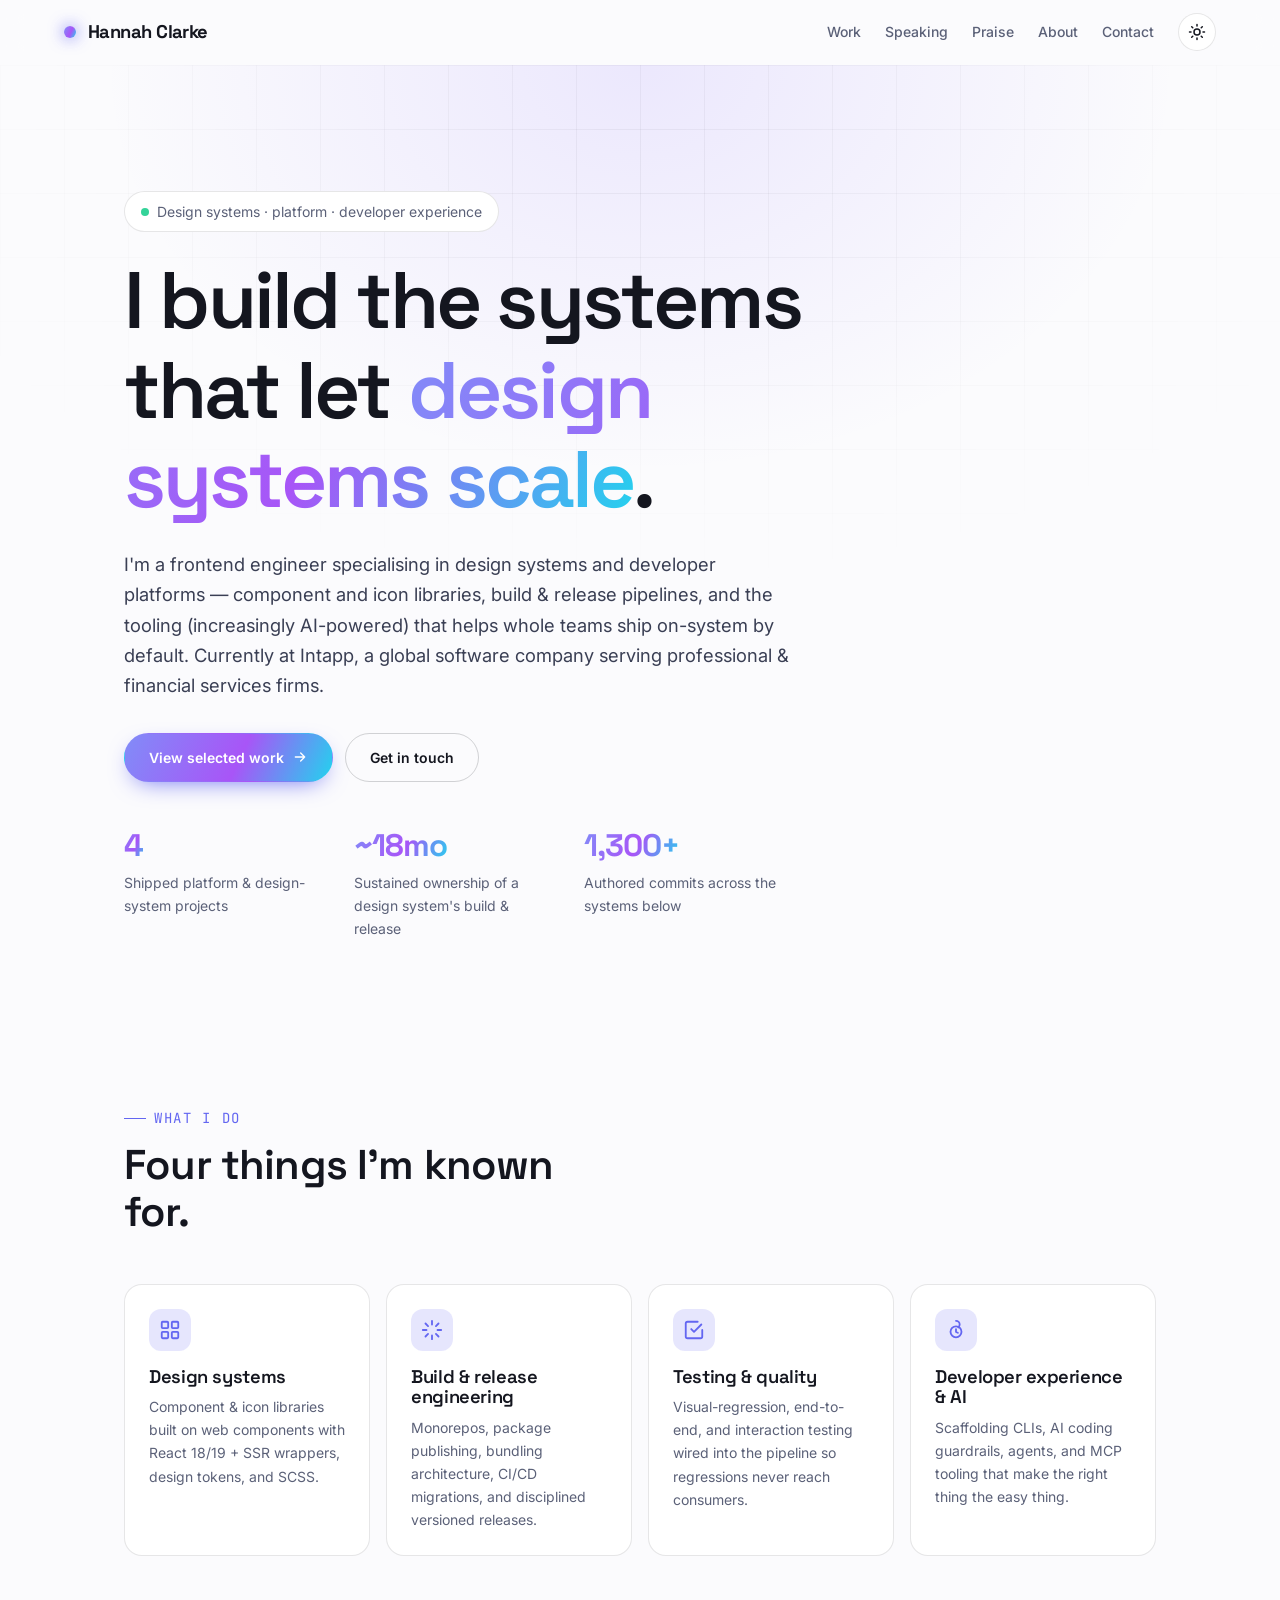
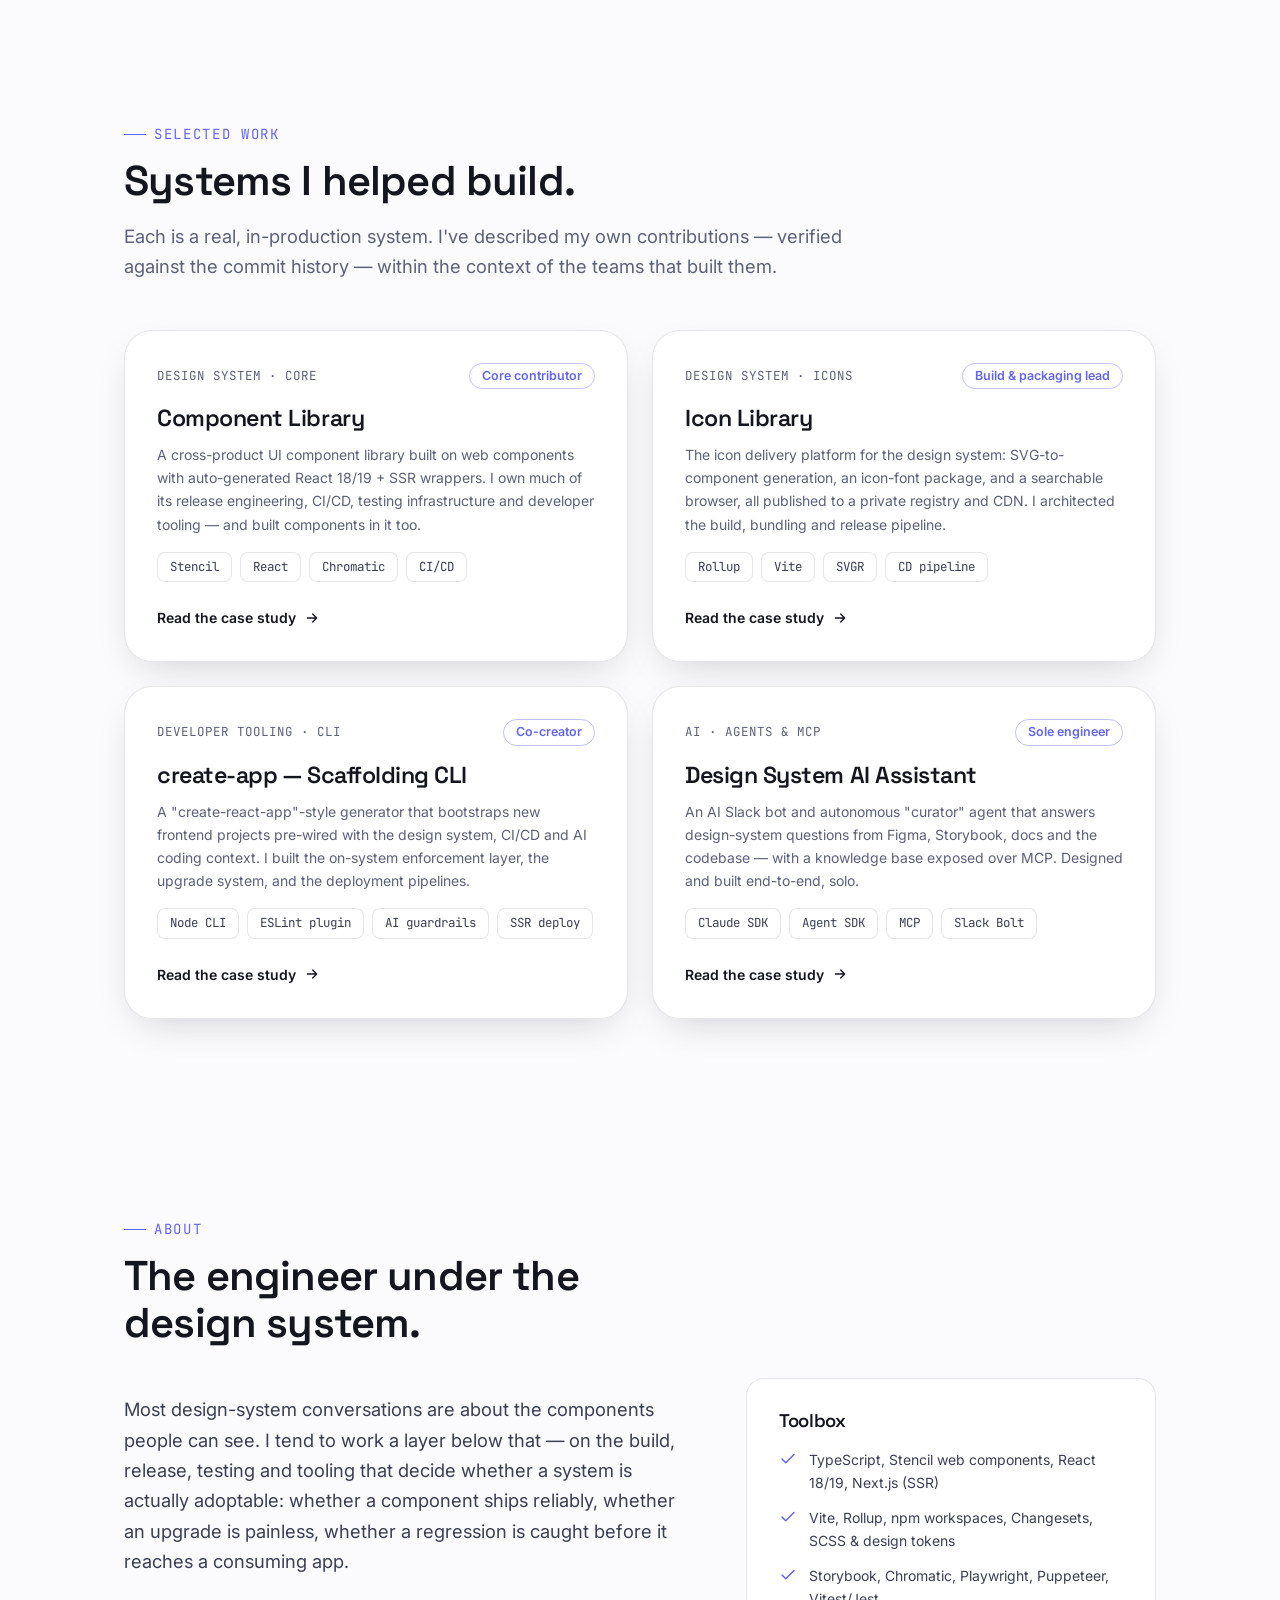
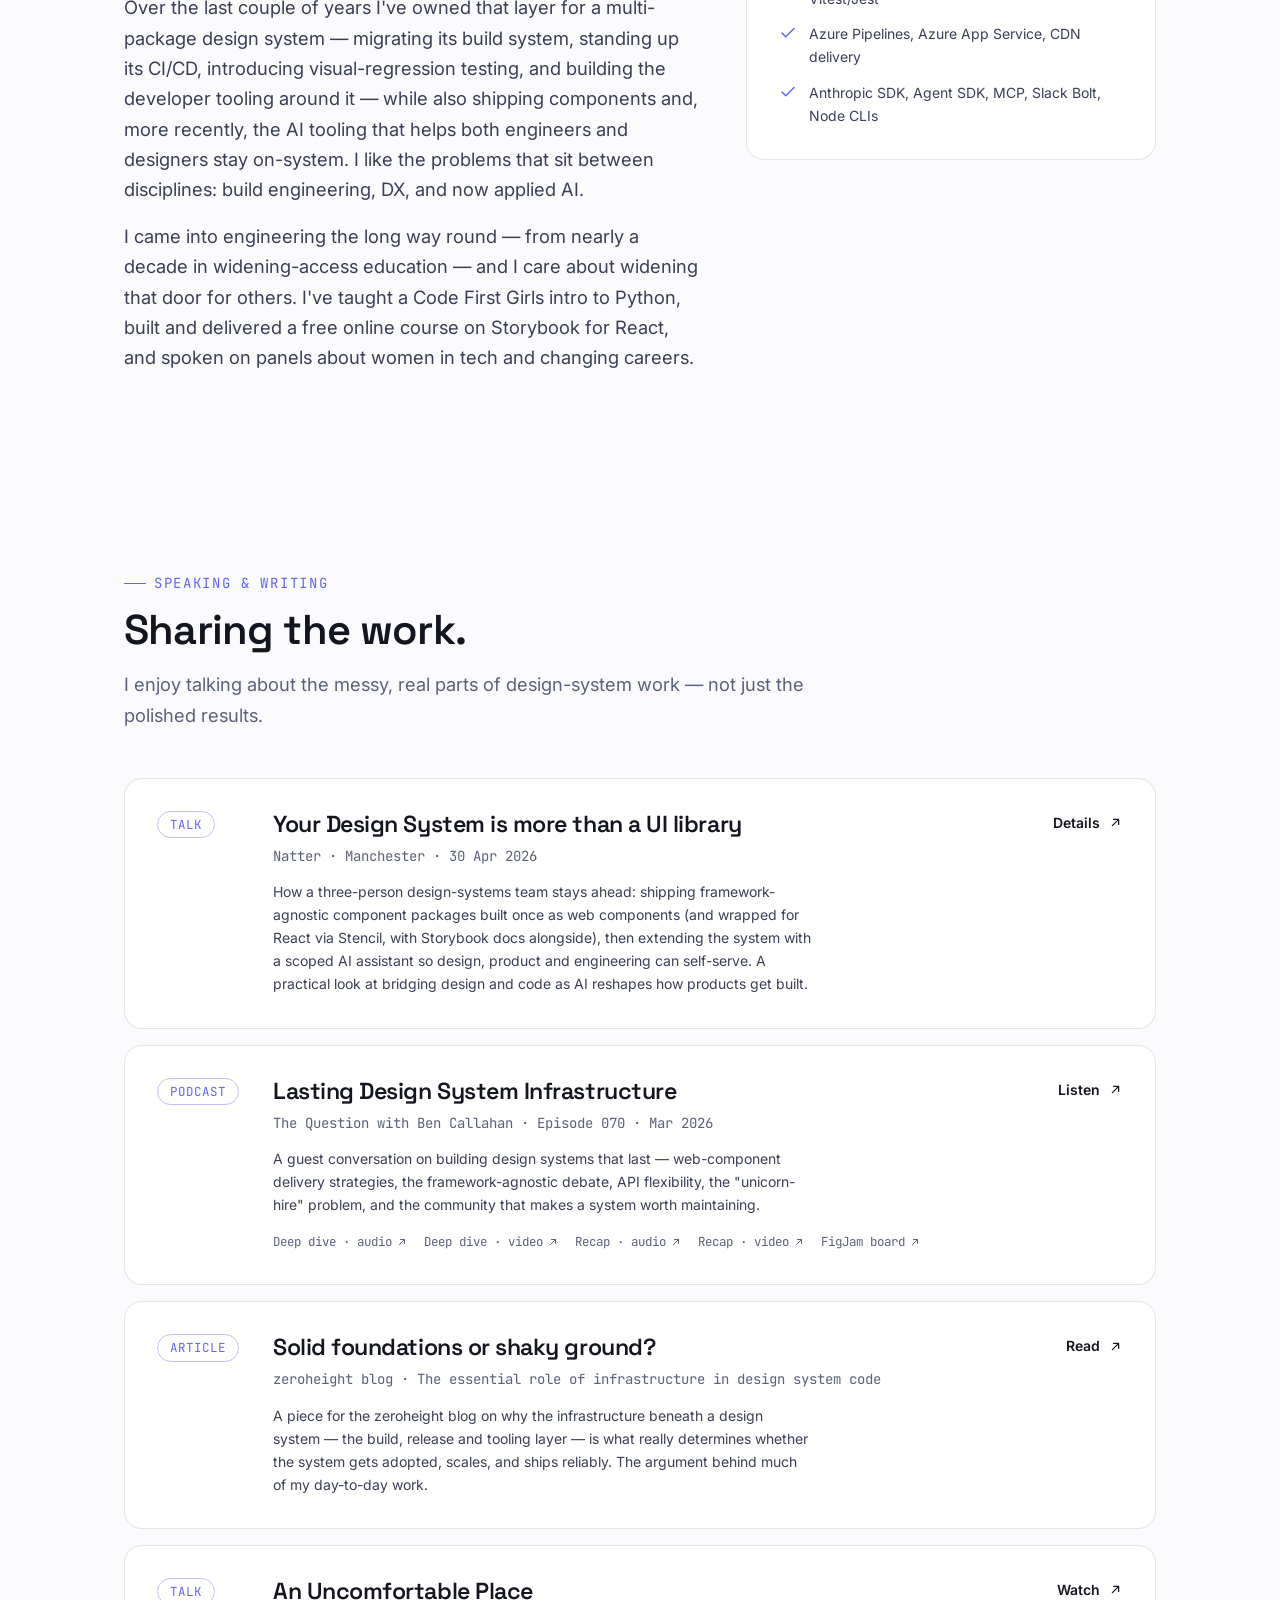
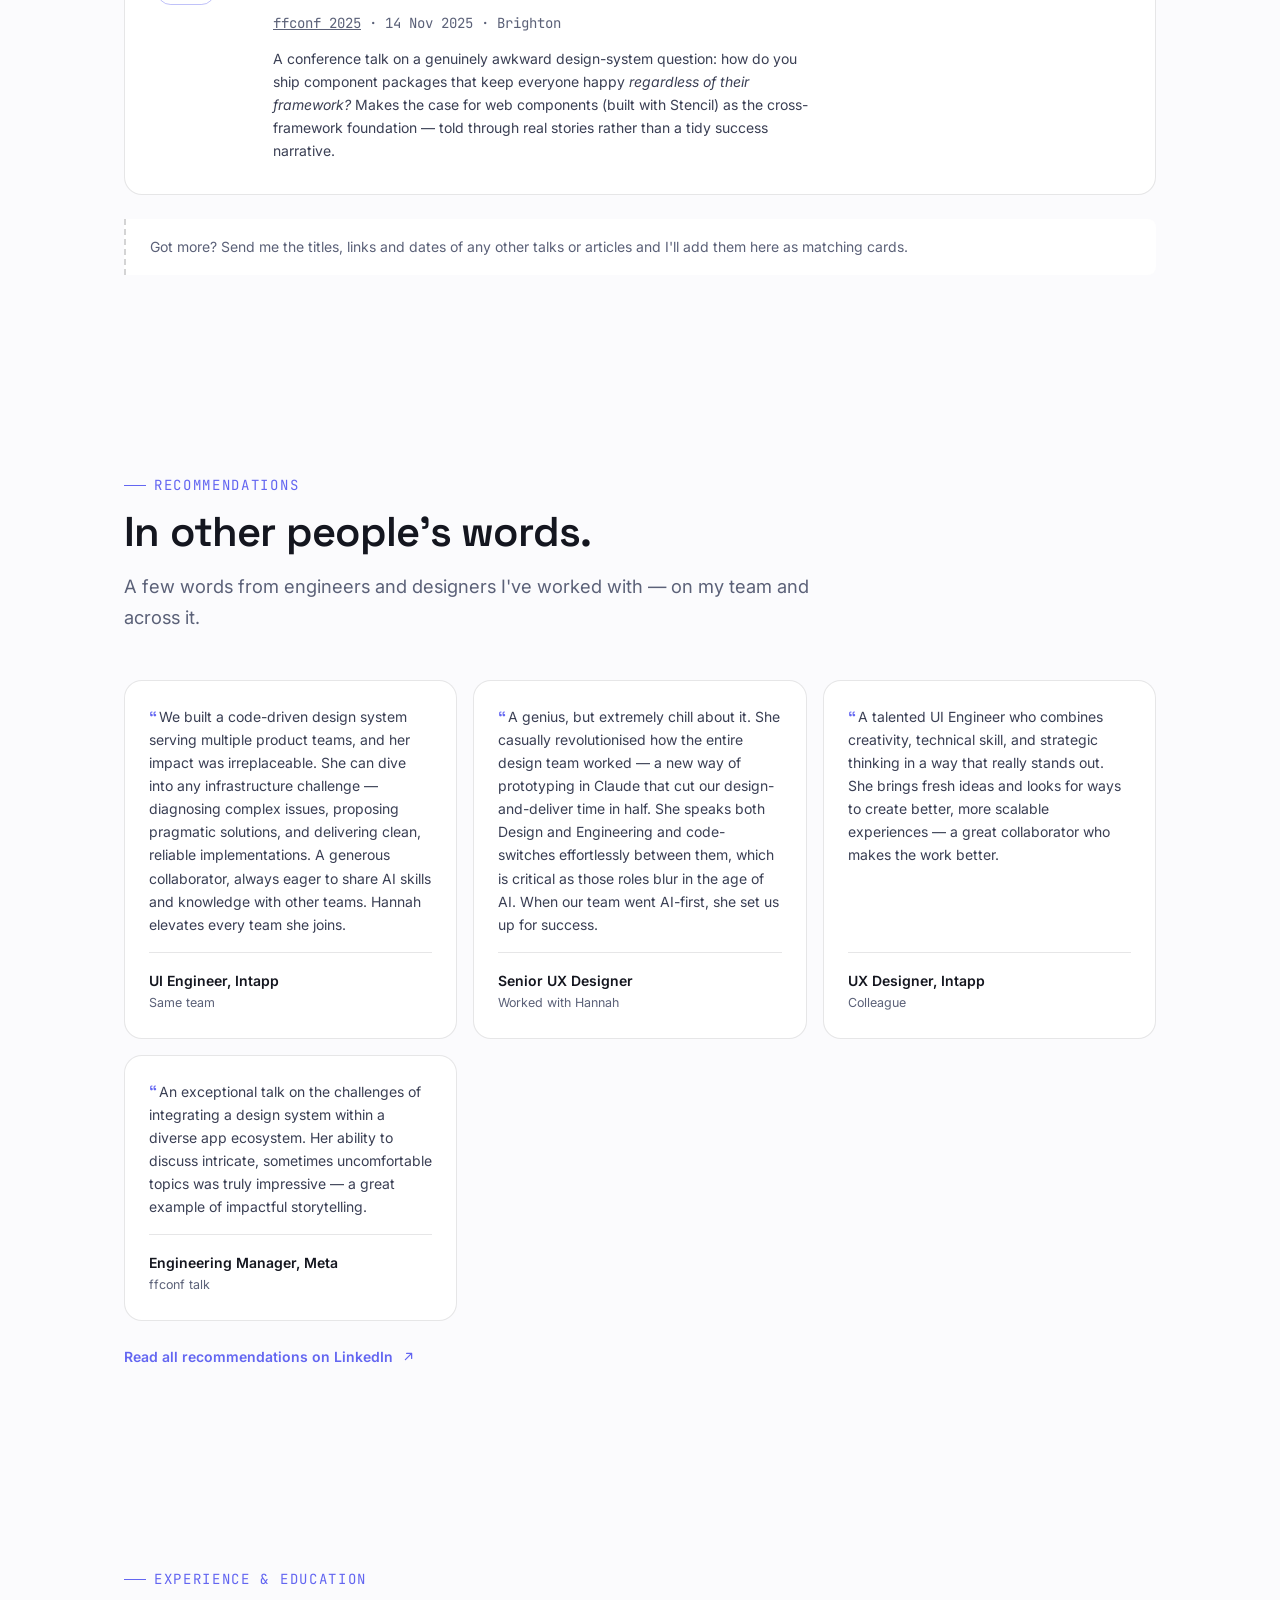
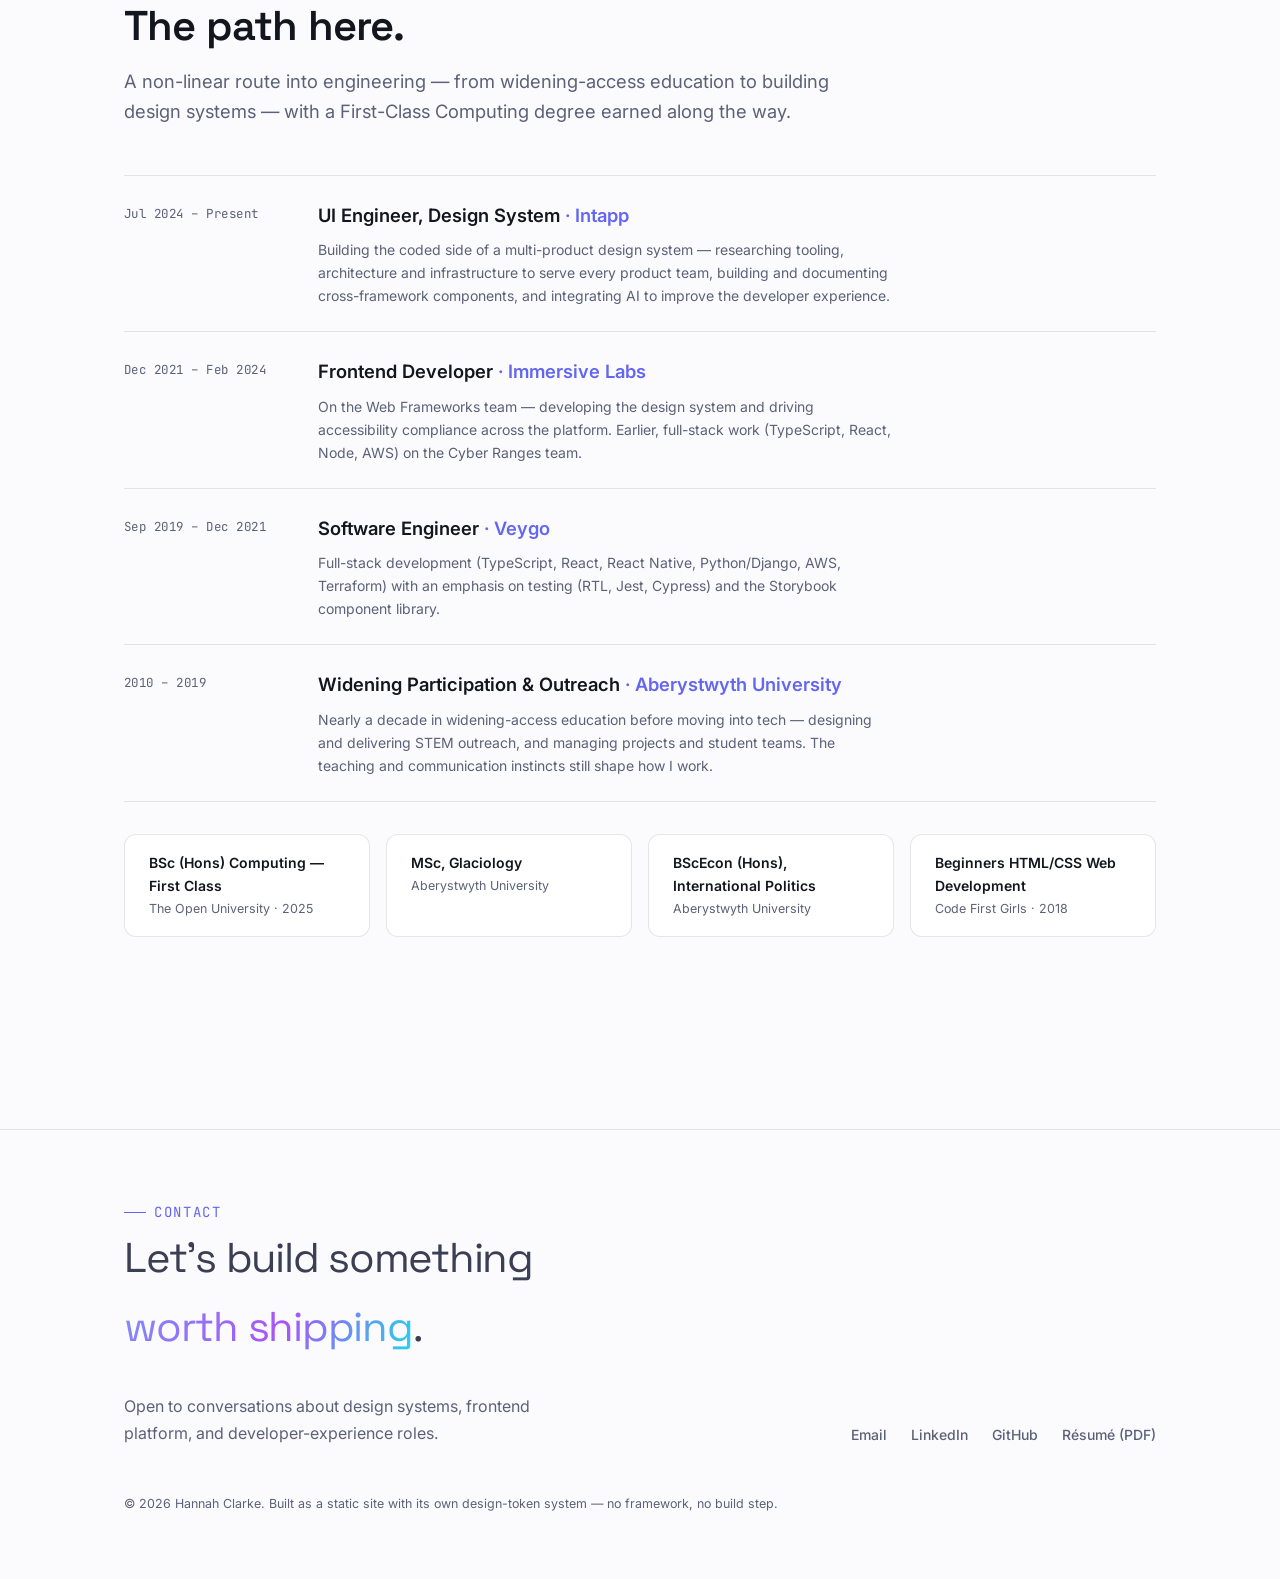
==== commit db2519d8: "feat: add résumé (Markdown, printable HTML, PDF) and llms.txt Adds an LLM-friendly Markdown résumé, " ====
--- a/index.html
+++ b/index.html
@@ -422,6 +422,7 @@
           <a href="mailto:hc.hannahclarke@gmail.com">Email</a>
           <a href="https://www.linkedin.com/in/hannah-clarke" target="_blank" rel="noopener">LinkedIn</a>
           <a href="https://github.com/hannahmclarke" target="_blank" rel="noopener">GitHub</a>
+          <a href="Hannah-Clarke-Resume.pdf" target="_blank" rel="noopener">Résumé (PDF)</a>
         </div>
       </div>
       <p class="footer__fine">© <span data-year>2026</span> Hannah Clarke. Built as a static site with its own design-token system — no framework, no build step.</p>
